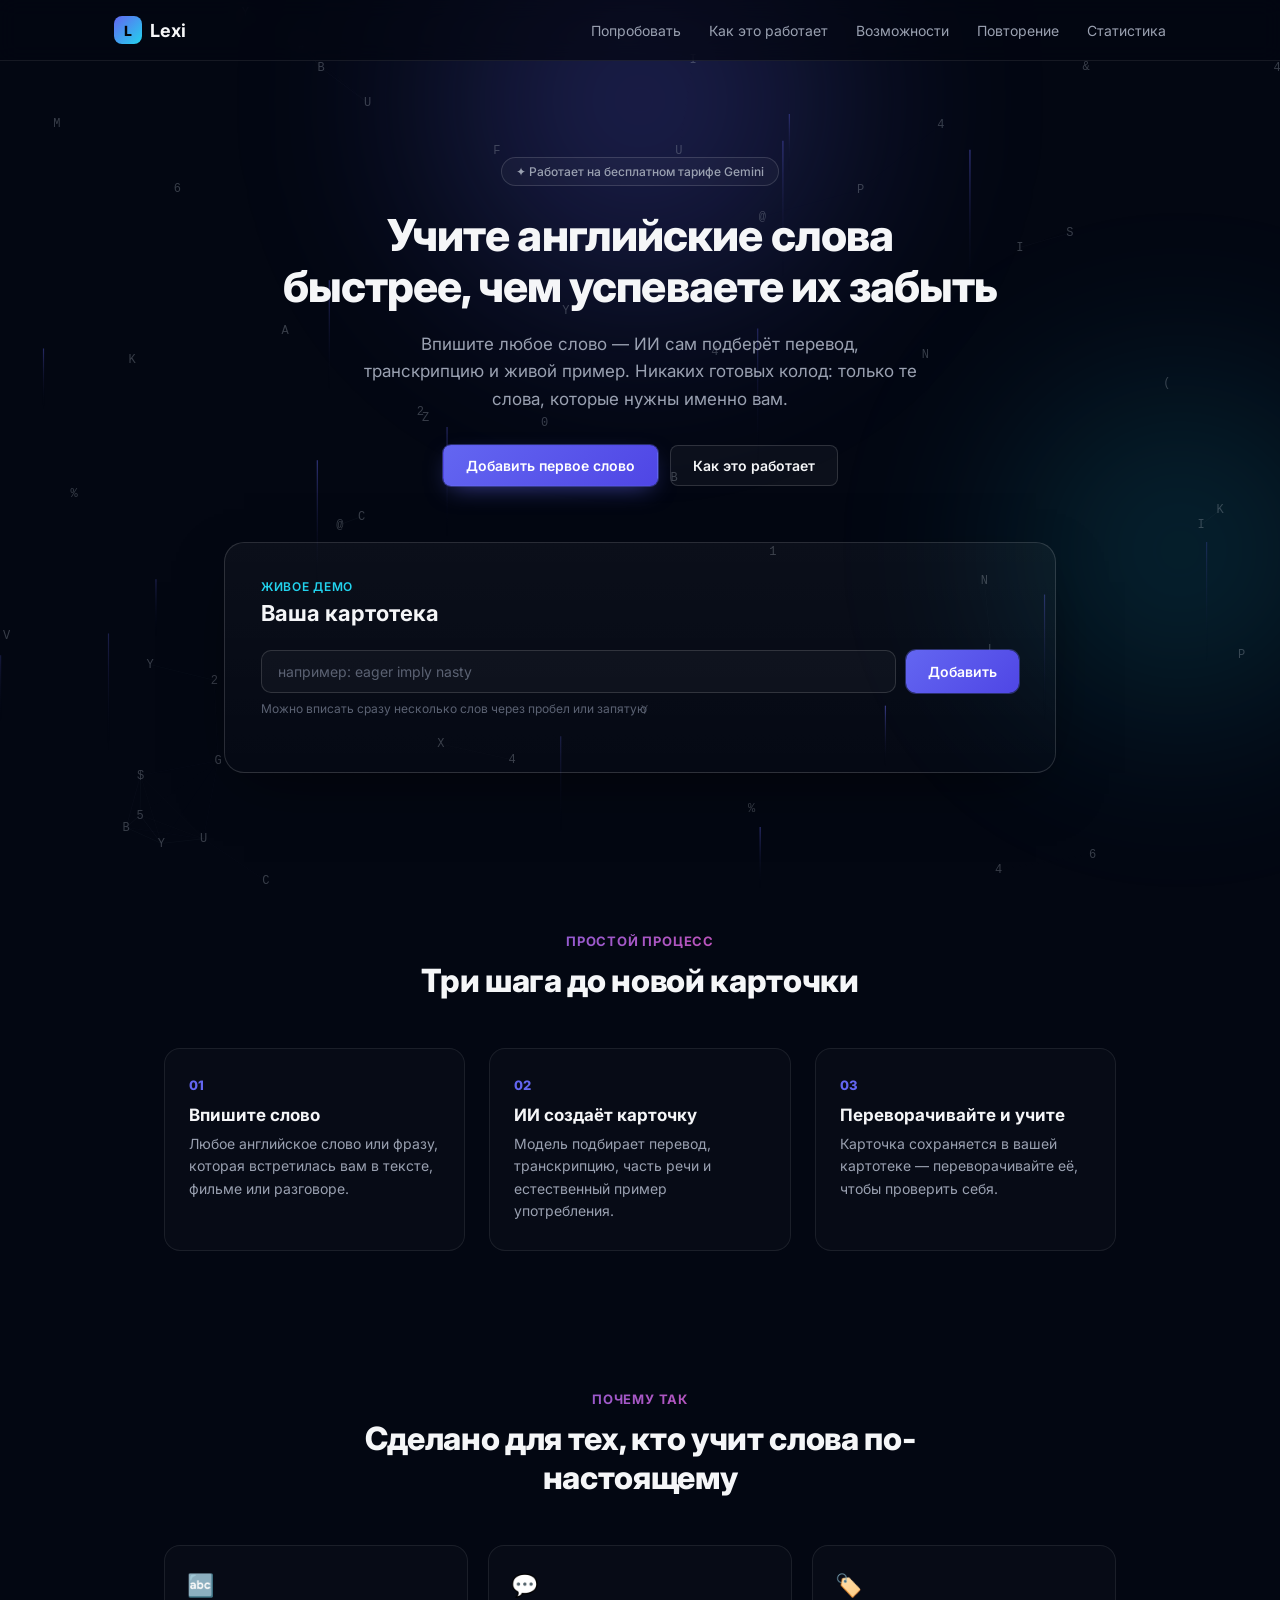
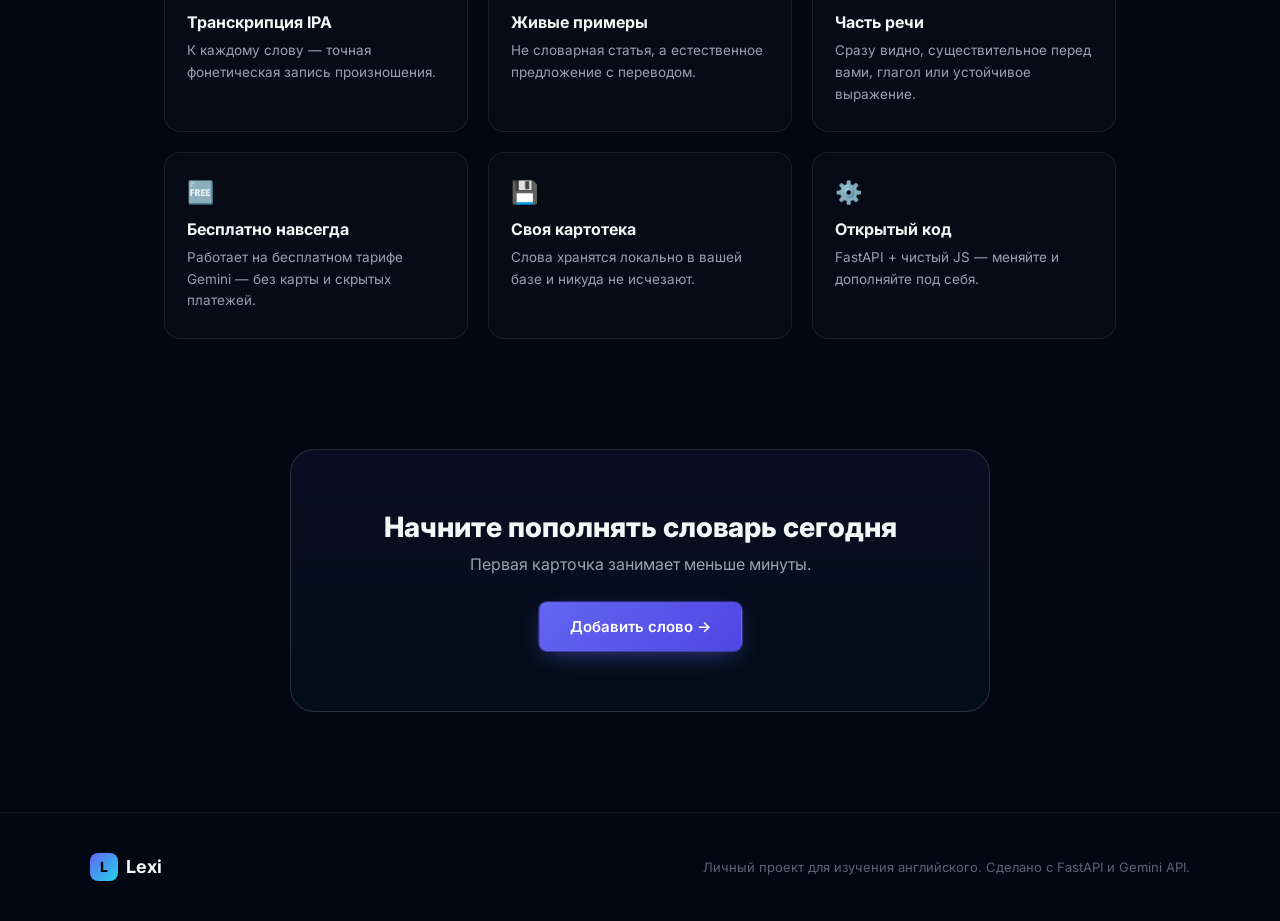
==== static/index.html @ 3faf1c60 "Первая версия: карточки для изучения английского" ====
<!DOCTYPE html>
<html lang="ru">
<head>
<meta charset="UTF-8" />
<meta name="viewport" content="width=device-width, initial-scale=1.0" />
<title>Lexi — карточки для изучения английского</title>
<link rel="preconnect" href="https://fonts.googleapis.com">
<link href="https://fonts.googleapis.com/css2?family=Inter:wght@400;500;600;700;800&display=swap" rel="stylesheet">
<link rel="stylesheet" href="/static/style.css" />
</head>
<body>

  <div class="bg-blob blob-1"></div>
  <div class="bg-blob blob-2"></div>
  <canvas id="particle-canvas"></canvas>

  <header class="nav">
    <div class="nav-inner">
      <a href="#top" class="logo">
        <span class="logo-mark">L</span>
        <span>Lexi</span>
      </a>
      <nav class="nav-links">
        <a href="#app">Попробовать</a>
        <a href="#how">Как это работает</a>
        <a href="#features">Возможности</a>
        <a href="/review">Повторение</a>
        <a href="/stats">Статистика</a>
      </nav>
    </div>
  </header>

  <main>
    <section class="hero" id="top">
      <div class="badge">✦ Работает на бесплатном тарифе Gemini</div>
      <h1>Учите английские слова<br />быстрее, чем успеваете их забыть</h1>
      <p class="hero-sub">
        Впишите любое слово — ИИ сам подберёт перевод, транскрипцию и живой пример.
        Никаких готовых колод: только те слова, которые нужны именно вам.
      </p>
      <div class="hero-cta">
        <a href="#app" class="btn btn-primary">Добавить первое слово</a>
        <a href="#how" class="btn btn-ghost">Как это работает</a>
      </div>
    </section>

    <section class="app-panel" id="app">
      <div class="app-panel-inner">
        <div class="panel-eyebrow">Живое демо</div>
        <h2 class="panel-title">Ваша картотека</h2>

        <form id="add-form" autocomplete="off">
          <input id="word-input" type="text" placeholder="например: eager imply nasty" maxlength="500" />
          <button id="add-btn" type="submit">
            <span class="btn-label">Добавить</span>
          </button>
        </form>
        <div class="form-hint">Можно вписать сразу несколько слов через пробел или запятую</div>
        <div id="error" class="error" hidden></div>

        <div id="empty" class="empty" hidden>
          Пока пусто. Добавьте первое слово — и здесь появится карточка.
        </div>

        <div id="grid" class="grid"></div>
      </div>
    </section>

    <section class="workflow" id="how">
      <div class="section-head">
        <div class="eyebrow grad-text">Простой процесс</div>
        <h2>Три шага до новой карточки</h2>
      </div>
      <div class="workflow-grid">
        <div class="workflow-item">
          <div class="workflow-num">01</div>
          <h3>Впишите слово</h3>
          <p>Любое английское слово или фразу, которая встретилась вам в тексте, фильме или разговоре.</p>
        </div>
        <div class="workflow-item">
          <div class="workflow-num">02</div>
          <h3>ИИ создаёт карточку</h3>
          <p>Модель подбирает перевод, транскрипцию, часть речи и естественный пример употребления.</p>
        </div>
        <div class="workflow-item">
          <div class="workflow-num">03</div>
          <h3>Переворачивайте и учите</h3>
          <p>Карточка сохраняется в вашей картотеке — переворачивайте её, чтобы проверить себя.</p>
        </div>
      </div>
    </section>

    <section class="features" id="features">
      <div class="section-head">
        <div class="eyebrow grad-text">Почему так</div>
        <h2>Сделано для тех, кто учит слова по-настоящему</h2>
      </div>
      <div class="features-grid">
        <div class="feature-card">
          <div class="feature-icon">🔤</div>
          <h3>Транскрипция IPA</h3>
          <p>К каждому слову — точная фонетическая запись произношения.</p>
        </div>
        <div class="feature-card">
          <div class="feature-icon">💬</div>
          <h3>Живые примеры</h3>
          <p>Не словарная статья, а естественное предложение с переводом.</p>
        </div>
        <div class="feature-card">
          <div class="feature-icon">🏷️</div>
          <h3>Часть речи</h3>
          <p>Сразу видно, существительное перед вами, глагол или устойчивое выражение.</p>
        </div>
        <div class="feature-card">
          <div class="feature-icon">🆓</div>
          <h3>Бесплатно навсегда</h3>
          <p>Работает на бесплатном тарифе Gemini — без карты и скрытых платежей.</p>
        </div>
        <div class="feature-card">
          <div class="feature-icon">💾</div>
          <h3>Своя картотека</h3>
          <p>Слова хранятся локально в вашей базе и никуда не исчезают.</p>
        </div>
        <div class="feature-card">
          <div class="feature-icon">⚙️</div>
          <h3>Открытый код</h3>
          <p>FastAPI + чистый JS — меняйте и дополняйте под себя.</p>
        </div>
      </div>
    </section>

    <section class="cta">
      <h2>Начните пополнять словарь сегодня</h2>
      <p>Первая карточка занимает меньше минуты.</p>
      <a href="#app" class="btn btn-primary btn-lg">Добавить слово →</a>
    </section>
  </main>

  <footer class="footer">
    <div class="footer-inner">
      <div class="logo">
        <span class="logo-mark">L</span>
        <span>Lexi</span>
      </div>
      <p class="footer-note">Личный проект для изучения английского. Сделано с FastAPI и Gemini API.</p>
    </div>
  </footer>

  <script src="/static/app.js"></script>
  <script src="/static/particles.js"></script>
</body>
</html>
---- static/style.css ----
:root {
  --bg: #030712;
  --panel: #0a0f1c;
  --panel-2: #0d1420;
  --border: rgba(255,255,255,0.08);
  --border-strong: rgba(255,255,255,0.14);
  --text: #f5f6f8;
  --text-soft: #9aa1b1;
  --text-faint: #5b6273;
  --accent-1: #6366f1;
  --accent-2: #22d3ee;
  --accent-pink: #ec4899;
  --danger: #f87171;
}

* { box-sizing: border-box; }

html { scroll-behavior: smooth; }

body {
  margin: 0;
  background: var(--bg);
  color: var(--text);
  font-family: 'Inter', sans-serif;
  position: relative;
  overflow-x: hidden;
}

a { color: inherit; text-decoration: none; }

/* ---------- background decoration ---------- */
.bg-blob {
  position: fixed;
  border-radius: 50%;
  filter: blur(90px);
  z-index: 0;
  pointer-events: none;
  opacity: 0.35;
}
.blob-1 {
  width: 600px; height: 600px;
  top: -200px; left: 50%;
  transform: translateX(-50%);
  background: radial-gradient(circle, var(--accent-1), transparent 70%);
}
.blob-2 {
  width: 500px; height: 500px;
  top: 300px; right: -150px;
  background: radial-gradient(circle, var(--accent-2), transparent 70%);
  opacity: 0.2;
}
.bg-grid {
  position: fixed;
  inset: 0;
  z-index: 0;
  pointer-events: none;
  background-image:
    linear-gradient(to right, rgba(255,255,255,0.025) 1px, transparent 1px),
    linear-gradient(to bottom, rgba(255,255,255,0.025) 1px, transparent 1px);
  background-size: 64px 64px;
  mask-image: radial-gradient(ellipse 80% 50% at 50% 0%, black 40%, transparent 100%);
}

.grad-text {
  background: linear-gradient(90deg, var(--accent-1), var(--accent-pink));
  -webkit-background-clip: text;
  background-clip: text;
  color: transparent;
}

/* ---------- nav ---------- */
.nav {
  position: sticky;
  top: 0;
  z-index: 50;
  backdrop-filter: blur(10px);
  background: rgba(3,7,18,0.7);
  border-bottom: 1px solid var(--border);
}
.nav-inner {
  max-width: 1100px;
  margin: 0 auto;
  padding: 16px 24px;
  display: flex;
  align-items: center;
  justify-content: space-between;
  gap: 24px;
}
.logo {
  display: flex;
  align-items: center;
  gap: 8px;
  font-weight: 700;
  font-size: 18px;
}
.logo-mark {
  width: 28px; height: 28px;
  border-radius: 8px;
  display: flex; align-items: center; justify-content: center;
  background: linear-gradient(135deg, var(--accent-1), var(--accent-2));
  font-size: 14px;
  color: #05060a;
  font-weight: 800;
}
.nav-links {
  display: flex;
  gap: 28px;
  font-size: 14px;
  color: var(--text-soft);
}
.nav-links a:hover { color: var(--text); }

/* ---------- buttons ---------- */
.btn {
  display: inline-flex;
  align-items: center;
  justify-content: center;
  gap: 6px;
  border-radius: 8px;
  padding: 11px 22px;
  font-size: 14px;
  font-weight: 600;
  cursor: pointer;
  border: 1px solid transparent;
  transition: transform 0.15s, opacity 0.15s, background 0.15s;
  white-space: nowrap;
}
.btn:active { transform: scale(0.97); }
.btn-primary {
  background: linear-gradient(135deg, var(--accent-1), #4f46e5);
  color: #fff;
  box-shadow: 0 0 0 1px rgba(99,102,241,0.4), 0 8px 24px -8px rgba(99,102,241,0.6);
}
.btn-primary:hover { opacity: 0.92; }
.btn-ghost {
  background: rgba(255,255,255,0.04);
  color: var(--text);
  border-color: var(--border-strong);
}
.btn-ghost:hover { background: rgba(255,255,255,0.08); }
.btn-sm { padding: 8px 16px; font-size: 13px; }
.btn-lg { padding: 14px 30px; font-size: 15px; }

/* ---------- hero ---------- */
.hero {
  position: relative;
  z-index: 1;
  max-width: 780px;
  margin: 0 auto;
  padding: 96px 24px 56px;
  text-align: center;
}
.badge {
  display: inline-block;
  font-size: 12px;
  font-weight: 500;
  color: var(--text-soft);
  border: 1px solid var(--border-strong);
  border-radius: 999px;
  padding: 6px 14px;
  margin-bottom: 24px;
  background: rgba(255,255,255,0.03);
}
.hero h1 {
  font-size: 44px;
  line-height: 1.15;
  font-weight: 800;
  letter-spacing: -0.02em;
  margin: 0 0 20px;
}
.hero-sub {
  color: var(--text-soft);
  font-size: 17px;
  line-height: 1.6;
  max-width: 560px;
  margin: 0 auto 32px;
}
.hero-cta {
  display: flex;
  gap: 12px;
  justify-content: center;
  flex-wrap: wrap;
}

/* ---------- app panel (glass) ---------- */
.app-panel {
  position: relative;
  z-index: 1;
  max-width: 880px;
  margin: 0 auto 120px;
  padding: 0 24px;
}
.app-panel-inner {
  background: linear-gradient(180deg, rgba(255,255,255,0.035), rgba(255,255,255,0.01));
  border: 1px solid var(--border-strong);
  border-radius: 20px;
  padding: 36px;
  box-shadow: 0 20px 60px -20px rgba(0,0,0,0.6);
}
.panel-eyebrow {
  font-size: 12px;
  font-weight: 600;
  color: var(--accent-2);
  text-transform: uppercase;
  letter-spacing: 0.06em;
  margin-bottom: 6px;
}
.panel-title {
  font-size: 22px;
  font-weight: 700;
  margin: 0 0 24px;
}

#add-form {
  display: flex;
  gap: 10px;
  margin-bottom: 8px;
}
#word-input {
  flex: 1;
  background: rgba(255,255,255,0.03);
  border: 1px solid var(--border-strong);
  border-radius: 10px;
  padding: 12px 16px;
  font-size: 14px;
  color: var(--text);
  outline: none;
  font-family: inherit;
}
#word-input::placeholder { color: var(--text-faint); }
#word-input:focus {
  border-color: var(--accent-1);
  box-shadow: 0 0 0 3px rgba(99,102,241,0.2);
}
#add-btn {
  background: linear-gradient(135deg, var(--accent-1), #4f46e5);
  color: #fff;
  border: none;
  border-radius: 10px;
  padding: 0 22px;
  font-size: 14px;
  font-weight: 600;
  font-family: inherit;
  cursor: pointer;
  display: flex;
  align-items: center;
  gap: 6px;
  box-shadow: 0 0 0 1px rgba(99,102,241,0.4);
}
#add-btn:disabled {
  background: rgba(255,255,255,0.06);
  color: var(--text-faint);
  box-shadow: none;
  cursor: not-allowed;
}

.error {
  color: var(--danger);
  font-size: 13px;
  margin-bottom: 12px;
}

.empty {
  border: 1px dashed var(--border-strong);
  color: var(--text-soft);
  border-radius: 12px;
  text-align: center;
  padding: 56px 20px;
  font-size: 14px;
  margin-top: 16px;
}

.grid {
  display: grid;
  grid-template-columns: repeat(auto-fill, minmax(150px, 1fr));
  gap: 16px;
  margin-top: 20px;
}

/* ---------- flashcards (dark glass) ---------- */
.card-outer {
  position: relative;
  width: 100%;
  aspect-ratio: 4 / 5;
  perspective: 1200px;
}
.card-delete {
  position: absolute;
  top: -8px;
  right: -8px;
  z-index: 2;
  width: 24px;
  height: 24px;
  border-radius: 50%;
  border: 1px solid var(--border-strong);
  background: var(--panel);
  color: var(--text-soft);
  cursor: pointer;
  font-size: 12px;
  line-height: 1;
}
.card-delete:hover { color: var(--text); border-color: var(--danger); }

.card-inner {
  position: relative;
  width: 100%;
  height: 100%;
  cursor: pointer;
  transform-style: preserve-3d;
  transition: transform 0.5s cubic-bezier(.4,.2,.2,1);
}
.card-inner.flipped { transform: rotateY(180deg); }

.card-face {
  position: absolute;
  inset: 0;
  background: linear-gradient(180deg, rgba(255,255,255,0.05), rgba(255,255,255,0.015));
  border: 1px solid var(--border-strong);
  border-radius: 14px;
  backface-visibility: hidden;
  display: flex;
  flex-direction: column;
  box-shadow: 0 12px 30px -16px rgba(0,0,0,0.7);
}

.card-tab {
  background: linear-gradient(135deg, var(--accent-1), var(--accent-2));
  color: #05060a;
  font-size: 11px;
  font-weight: 700;
  padding: 3px 10px;
  border-radius: 0 0 6px 6px;
  width: fit-content;
  margin-left: 16px;
}

.card-front-body {
  flex: 1;
  display: flex;
  flex-direction: column;
  align-items: center;
  justify-content: center;
  text-align: center;
  gap: 6px;
  padding: 0 12px;
}
.card-word {
  font-weight: 700;
  font-size: 22px;
  word-break: break-word;
  color: var(--text);
}
.card-transcription {
  color: var(--text-soft);
  font-style: italic;
  font-size: 13px;
}
.card-pos {
  color: var(--accent-2);
  font-size: 11px;
  font-weight: 600;
  text-transform: uppercase;
  letter-spacing: 0.04em;
}
.card-hint {
  color: var(--text-faint);
  font-size: 10px;
  text-align: center;
  padding: 6px 0;
  border-top: 1px dashed var(--border);
}

.card-back {
  transform: rotateY(180deg);
  padding: 14px;
  gap: 10px;
}
.card-translation {
  font-weight: 700;
  font-size: 18px;
  background: linear-gradient(90deg, var(--accent-2), var(--accent-1));
  -webkit-background-clip: text;
  background-clip: text;
  color: transparent;
  text-align: center;
}
.card-example-wrap {
  border-top: 1px dashed var(--border);
  padding-top: 10px;
  flex: 1;
  overflow: auto;
}
.card-example-label {
  color: var(--accent-2);
  font-size: 9px;
  font-weight: 700;
  letter-spacing: 0.06em;
  text-transform: uppercase;
  margin-bottom: 3px;
}
.card-example-en {
  font-size: 13px;
  line-height: 1.5;
  color: var(--text);
}
.card-example-en b {
  color: var(--accent-2);
  font-weight: 700;
}
.card-example-ru {
  font-size: 13px;
  line-height: 1.5;
  color: var(--text-soft);
  font-style: italic;
  margin-top: 6px;
}

/* ---------- section head ---------- */
.section-head {
  text-align: center;
  max-width: 620px;
  margin: 0 auto 48px;
  padding: 0 24px;
}
.eyebrow {
  font-size: 13px;
  font-weight: 700;
  text-transform: uppercase;
  letter-spacing: 0.06em;
  margin-bottom: 12px;
}
.section-head h2, .workflow h2, .features h2 {
  font-size: 32px;
  font-weight: 800;
  letter-spacing: -0.01em;
  margin: 0;
}

/* ---------- workflow ---------- */
.workflow {
  position: relative;
  z-index: 1;
  max-width: 1000px;
  margin: 0 auto;
  padding: 40px 24px 100px;
}
.workflow-grid {
  display: grid;
  grid-template-columns: repeat(3, 1fr);
  gap: 24px;
}
.workflow-item {
  background: rgba(255,255,255,0.02);
  border: 1px solid var(--border);
  border-radius: 16px;
  padding: 28px 24px;
}
.workflow-num {
  font-size: 13px;
  font-weight: 800;
  color: var(--accent-1);
  margin-bottom: 12px;
}
.workflow-item h3 {
  font-size: 17px;
  margin: 0 0 8px;
}
.workflow-item p {
  font-size: 14px;
  color: var(--text-soft);
  line-height: 1.6;
  margin: 0;
}

/* ---------- features ---------- */
.features {
  position: relative;
  z-index: 1;
  max-width: 1000px;
  margin: 0 auto;
  padding: 40px 24px 110px;
}
.features-grid {
  display: grid;
  grid-template-columns: repeat(3, 1fr);
  gap: 20px;
}
.feature-card {
  background: rgba(255,255,255,0.02);
  border: 1px solid var(--border);
  border-radius: 16px;
  padding: 26px 22px;
  transition: border-color 0.2s, transform 0.2s;
}
.feature-card:hover {
  border-color: var(--border-strong);
  transform: translateY(-2px);
}
.feature-icon { font-size: 22px; margin-bottom: 14px; }
.feature-card h3 { font-size: 16px; margin: 0 0 8px; }
.feature-card p { font-size: 13.5px; color: var(--text-soft); line-height: 1.6; margin: 0; }

/* ---------- cta band ---------- */
.cta {
  position: relative;
  z-index: 1;
  max-width: 700px;
  margin: 0 auto 100px;
  padding: 60px 24px;
  text-align: center;
  background: linear-gradient(180deg, rgba(99,102,241,0.08), rgba(34,211,238,0.03));
  border: 1px solid var(--border-strong);
  border-radius: 24px;
}
.cta h2 { font-size: 28px; font-weight: 800; margin: 0 0 10px; }
.cta p { color: var(--text-soft); margin: 0 0 28px; }

/* ---------- footer ---------- */
.footer {
  border-top: 1px solid var(--border);
  padding: 40px 24px;
  position: relative;
  z-index: 1;
}
.footer-inner {
  max-width: 1100px;
  margin: 0 auto;
  display: flex;
  align-items: center;
  gap: 16px;
  flex-wrap: wrap;
  justify-content: space-between;
}
.footer-note {
  color: var(--text-faint);
  font-size: 13px;
  margin: 0;
}

/* ---------- responsive ---------- */
@media (max-width: 720px) {
  .nav-links { display: none; }
  .hero h1 { font-size: 32px; }
  .hero-sub { font-size: 15px; }
  .workflow-grid, .features-grid { grid-template-columns: 1fr; }
  .grid { grid-template-columns: repeat(2, 1fr); }
  .app-panel-inner { padding: 22px; }
}

.form-hint {
  color: var(--text-faint);
  font-size: 12px;
  margin-bottom: 12px;
}

#particle-canvas {
  position: fixed;
  inset: 0;
  width: 100%;
  height: 100%;
  z-index: 0;
  pointer-events: none;
}
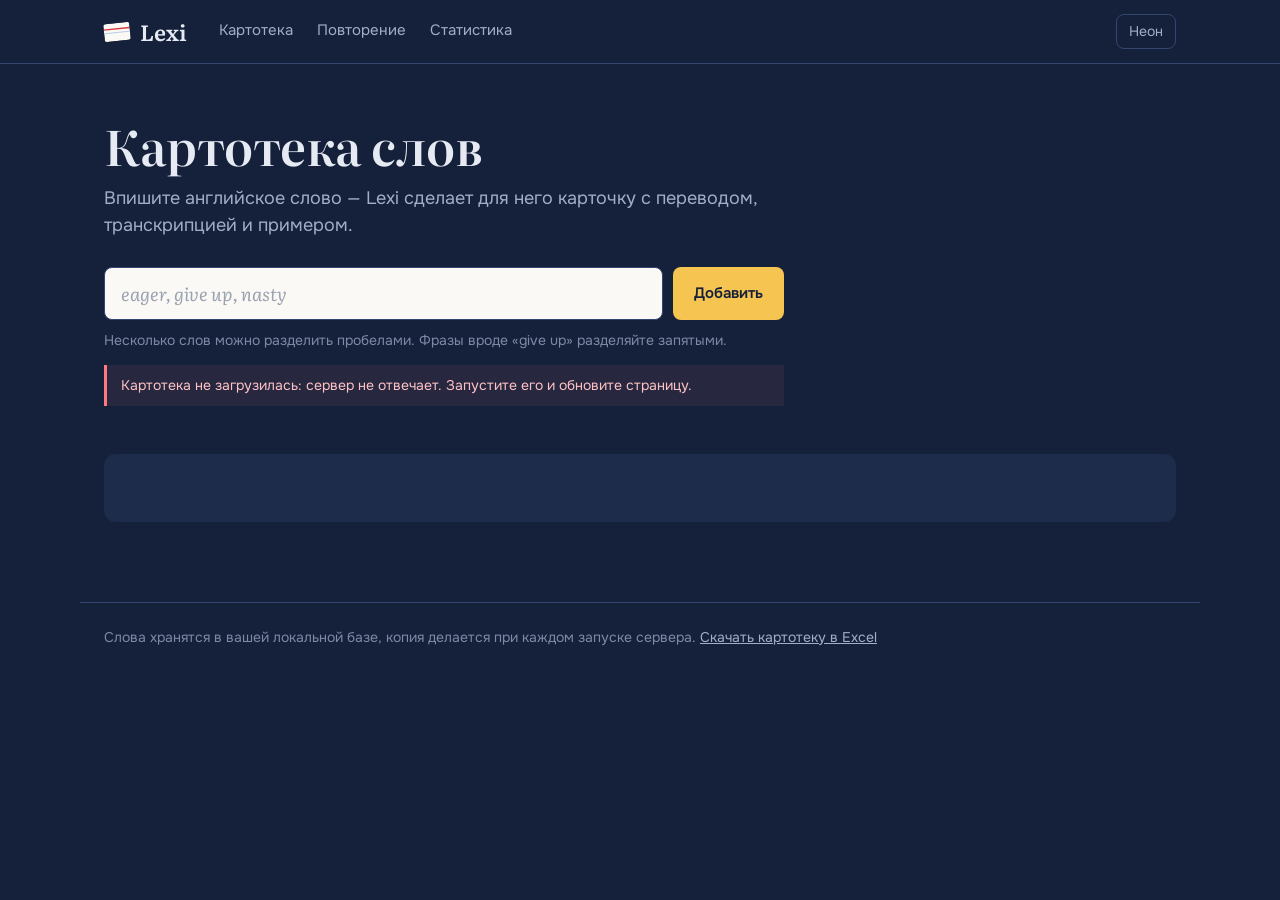
==== commit 08bbc707: "Интервальные повторения, редизайн «Бумага» и тема «Неон» - Повторение по алгоритму SRS (app/srs.py):" ====
--- a/static/index.html
+++ b/static/index.html
@@ -3,150 +3,81 @@
 <head>
 <meta charset="UTF-8" />
 <meta name="viewport" content="width=device-width, initial-scale=1.0" />
-<title>Lexi — карточки для изучения английского</title>
+<title>Lexi — картотека слов</title>
 <link rel="preconnect" href="https://fonts.googleapis.com">
-<link href="https://fonts.googleapis.com/css2?family=Inter:wght@400;500;600;700;800&display=swap" rel="stylesheet">
+<link rel="preconnect" href="https://fonts.gstatic.com" crossorigin>
+<link href="https://fonts.googleapis.com/css2?family=Literata:ital,opsz,wght@0,7..72,400..700;1,7..72,400&family=Onest:wght@400;500;600&family=Unbounded:wght@500;700&display=swap" rel="stylesheet">
 <link rel="stylesheet" href="/static/style.css" />
+<link rel="stylesheet" href="/static/neon.css" />
+<script>try{if(localStorage.getItem("lexi-theme")==="neon")document.documentElement.dataset.theme="neon"}catch(e){}</script>
 </head>
 <body>
 
-  <div class="bg-blob blob-1"></div>
-  <div class="bg-blob blob-2"></div>
-  <canvas id="particle-canvas"></canvas>
-
-  <header class="nav">
-    <div class="nav-inner">
-      <a href="#top" class="logo">
-        <span class="logo-mark">L</span>
-        <span>Lexi</span>
-      </a>
+  <header class="top">
+    <div class="top-inner">
+      <a href="/" class="logo"><span class="logo-card" aria-hidden="true"></span>Lexi</a>
       <nav class="nav-links">
-        <a href="#app">Попробовать</a>
-        <a href="#how">Как это работает</a>
-        <a href="#features">Возможности</a>
+        <a href="/">Картотека</a>
         <a href="/review">Повторение</a>
         <a href="/stats">Статистика</a>
       </nav>
+      <a href="/review" class="btn btn-pencil btn-sm" id="nav-due" hidden></a>
     </div>
   </header>
 
-  <main>
-    <section class="hero" id="top">
-      <div class="badge">✦ Работает на бесплатном тарифе Gemini</div>
-      <h1>Учите английские слова<br />быстрее, чем успеваете их забыть</h1>
-      <p class="hero-sub">
-        Впишите любое слово — ИИ сам подберёт перевод, транскрипцию и живой пример.
-        Никаких готовых колод: только те слова, которые нужны именно вам.
-      </p>
-      <div class="hero-cta">
-        <a href="#app" class="btn btn-primary">Добавить первое слово</a>
-        <a href="#how" class="btn btn-ghost">Как это работает</a>
-      </div>
+  <main class="page">
+    <section class="intake">
+      <h1>Картотека слов</h1>
+      <p class="summary" id="summary">Впишите английское слово — Lexi сделает для него карточку с переводом, транскрипцией и примером.</p>
+
+      <form id="add-form" autocomplete="off">
+        <label class="visually-hidden" for="word-input">Новые слова</label>
+        <input id="word-input" type="text" placeholder="eager, give up, nasty" maxlength="500" />
+        <button id="add-btn" class="btn btn-pencil" type="submit">
+          <span class="btn-label">Добавить</span>
+        </button>
+      </form>
+      <p class="form-hint">Несколько слов можно разделить пробелами. Фразы вроде «give up» разделяйте запятыми.</p>
+      <div id="error" class="error" role="alert" hidden></div>
     </section>
 
-    <section class="app-panel" id="app">
-      <div class="app-panel-inner">
-        <div class="panel-eyebrow">Живое демо</div>
-        <h2 class="panel-title">Ваша картотека</h2>
+    <section class="drawer" aria-label="Карточки">
+      <div class="letter-tabs" id="letter-tabs" role="tablist" aria-label="Буква"></div>
 
-        <form id="add-form" autocomplete="off">
-          <input id="word-input" type="text" placeholder="например: eager imply nasty" maxlength="500" />
-          <button id="add-btn" type="submit">
-            <span class="btn-label">Добавить</span>
-          </button>
-        </form>
-        <div class="form-hint">Можно вписать сразу несколько слов через пробел или запятую</div>
-        <div id="error" class="error" hidden></div>
+      <div class="drawer-body">
+        <div class="toolbar" id="toolbar" hidden>
+          <label class="visually-hidden" for="search-input">Поиск</label>
+          <input id="search-input" type="search" placeholder="Найти слово или перевод" />
+          <div class="filter-chips" id="filter-chips" role="group" aria-label="Показать">
+            <button class="filter-chip" aria-pressed="true" data-filter="all" type="button">Все</button>
+            <button class="filter-chip" aria-pressed="false" data-filter="due" type="button">К повторению</button>
+            <button class="filter-chip" aria-pressed="false" data-filter="learning" type="button">Учу</button>
+            <button class="filter-chip" aria-pressed="false" data-filter="learned" type="button">Выучено</button>
+          </div>
+          <label class="visually-hidden" for="sort-select">Порядок</label>
+          <select id="sort-select" class="sort-select">
+            <option value="new">Сначала новые</option>
+            <option value="old">Сначала старые</option>
+            <option value="az">По алфавиту</option>
+          </select>
+        </div>
+        <p class="grid-count" id="grid-count"></p>
 
         <div id="empty" class="empty" hidden>
-          Пока пусто. Добавьте первое слово — и здесь появится карточка.
+          В картотеке пока пусто. Впишите первое слово в поле выше.
         </div>
 
         <div id="grid" class="grid"></div>
       </div>
     </section>
-
-    <section class="workflow" id="how">
-      <div class="section-head">
-        <div class="eyebrow grad-text">Простой процесс</div>
-        <h2>Три шага до новой карточки</h2>
-      </div>
-      <div class="workflow-grid">
-        <div class="workflow-item">
-          <div class="workflow-num">01</div>
-          <h3>Впишите слово</h3>
-          <p>Любое английское слово или фразу, которая встретилась вам в тексте, фильме или разговоре.</p>
-        </div>
-        <div class="workflow-item">
-          <div class="workflow-num">02</div>
-          <h3>ИИ создаёт карточку</h3>
-          <p>Модель подбирает перевод, транскрипцию, часть речи и естественный пример употребления.</p>
-        </div>
-        <div class="workflow-item">
-          <div class="workflow-num">03</div>
-          <h3>Переворачивайте и учите</h3>
-          <p>Карточка сохраняется в вашей картотеке — переворачивайте её, чтобы проверить себя.</p>
-        </div>
-      </div>
-    </section>
-
-    <section class="features" id="features">
-      <div class="section-head">
-        <div class="eyebrow grad-text">Почему так</div>
-        <h2>Сделано для тех, кто учит слова по-настоящему</h2>
-      </div>
-      <div class="features-grid">
-        <div class="feature-card">
-          <div class="feature-icon">🔤</div>
-          <h3>Транскрипция IPA</h3>
-          <p>К каждому слову — точная фонетическая запись произношения.</p>
-        </div>
-        <div class="feature-card">
-          <div class="feature-icon">💬</div>
-          <h3>Живые примеры</h3>
-          <p>Не словарная статья, а естественное предложение с переводом.</p>
-        </div>
-        <div class="feature-card">
-          <div class="feature-icon">🏷️</div>
-          <h3>Часть речи</h3>
-          <p>Сразу видно, существительное перед вами, глагол или устойчивое выражение.</p>
-        </div>
-        <div class="feature-card">
-          <div class="feature-icon">🆓</div>
-          <h3>Бесплатно навсегда</h3>
-          <p>Работает на бесплатном тарифе Gemini — без карты и скрытых платежей.</p>
-        </div>
-        <div class="feature-card">
-          <div class="feature-icon">💾</div>
-          <h3>Своя картотека</h3>
-          <p>Слова хранятся локально в вашей базе и никуда не исчезают.</p>
-        </div>
-        <div class="feature-card">
-          <div class="feature-icon">⚙️</div>
-          <h3>Открытый код</h3>
-          <p>FastAPI + чистый JS — меняйте и дополняйте под себя.</p>
-        </div>
-      </div>
-    </section>
-
-    <section class="cta">
-      <h2>Начните пополнять словарь сегодня</h2>
-      <p>Первая карточка занимает меньше минуты.</p>
-      <a href="#app" class="btn btn-primary btn-lg">Добавить слово →</a>
-    </section>
   </main>
 
   <footer class="footer">
-    <div class="footer-inner">
-      <div class="logo">
-        <span class="logo-mark">L</span>
-        <span>Lexi</span>
-      </div>
-      <p class="footer-note">Личный проект для изучения английского. Сделано с FastAPI и Gemini API.</p>
-    </div>
+    <p>Слова хранятся в вашей локальной базе, копия делается при каждом запуске сервера. <a href="/api/export/xlsx" download>Скачать картотеку в Excel</a></p>
   </footer>
 
+  <script src="/static/common.js"></script>
   <script src="/static/app.js"></script>
   <script src="/static/particles.js"></script>
 </body>
-</html>+</html>
--- a/static/style.css
+++ b/static/style.css
@@ -1,563 +1,502 @@
+/* Lexi — картотека слов.
+   Синий «стол», бумажные линованные карточки, жёлтый карандаш для действий. */
 :root {
-  --bg: #030712;
-  --panel: #0a0f1c;
-  --panel-2: #0d1420;
-  --border: rgba(255,255,255,0.08);
-  --border-strong: rgba(255,255,255,0.14);
-  --text: #f5f6f8;
-  --text-soft: #9aa1b1;
-  --text-faint: #5b6273;
-  --accent-1: #6366f1;
-  --accent-2: #22d3ee;
-  --accent-pink: #ec4899;
-  --danger: #f87171;
+  --ink: #15213b;
+  --drawer: #1e2c4c;
+  --drawer-2: #26365a;
+  --drawer-edge: #34466f;
+  --paper: #faf9f6;
+  --paper-shade: #ecebe6;
+  --rule-blue: #b7cbe6;
+  --rule-red: #d9363e;
+  --pencil: #f5c451;
+  --pencil-deep: #e0aa2c;
+
+  --text: #e6eaf3;
+  --text-soft: #a3aec6;
+  --text-faint: #7d89a6;
+  --paper-text: #1b2030;
+  --paper-soft: #5a6273;
+
+  --ok: #5fc59a;
+  --danger: #ff7a7f;
+
+  --serif: "Literata", Georgia, serif;
+  --sans: "Onest", system-ui, sans-serif;
+
+  --line: 22px; /* шаг линовки карточки */
+  --r-card: 3px;
+  --r-control: 8px;
+  --r-drawer: 12px;
 }
 
 * { box-sizing: border-box; }
 
-html { scroll-behavior: smooth; }
+[hidden] { display: none !important; }
+
+html { -webkit-text-size-adjust: 100%; }
 
 body {
   margin: 0;
-  background: var(--bg);
+  background: var(--ink);
   color: var(--text);
-  font-family: 'Inter', sans-serif;
-  position: relative;
-  overflow-x: hidden;
-}
-
-a { color: inherit; text-decoration: none; }
-
-/* ---------- background decoration ---------- */
-.bg-blob {
-  position: fixed;
-  border-radius: 50%;
-  filter: blur(90px);
-  z-index: 0;
-  pointer-events: none;
-  opacity: 0.35;
-}
-.blob-1 {
-  width: 600px; height: 600px;
-  top: -200px; left: 50%;
-  transform: translateX(-50%);
-  background: radial-gradient(circle, var(--accent-1), transparent 70%);
-}
-.blob-2 {
-  width: 500px; height: 500px;
-  top: 300px; right: -150px;
-  background: radial-gradient(circle, var(--accent-2), transparent 70%);
-  opacity: 0.2;
-}
-.bg-grid {
-  position: fixed;
-  inset: 0;
-  z-index: 0;
-  pointer-events: none;
-  background-image:
-    linear-gradient(to right, rgba(255,255,255,0.025) 1px, transparent 1px),
-    linear-gradient(to bottom, rgba(255,255,255,0.025) 1px, transparent 1px);
-  background-size: 64px 64px;
-  mask-image: radial-gradient(ellipse 80% 50% at 50% 0%, black 40%, transparent 100%);
-}
-
-.grad-text {
-  background: linear-gradient(90deg, var(--accent-1), var(--accent-pink));
-  -webkit-background-clip: text;
-  background-clip: text;
-  color: transparent;
-}
-
-/* ---------- nav ---------- */
-.nav {
-  position: sticky;
-  top: 0;
-  z-index: 50;
-  backdrop-filter: blur(10px);
-  background: rgba(3,7,18,0.7);
-  border-bottom: 1px solid var(--border);
-}
-.nav-inner {
-  max-width: 1100px;
+  font-family: var(--sans);
+  font-size: 16px;
+  line-height: 1.5;
+  -webkit-font-smoothing: antialiased;
+}
+
+a { color: inherit; }
+p { margin: 0; }
+button, input, select { font: inherit; color: inherit; }
+
+:focus-visible {
+  outline: 2px solid var(--pencil);
+  outline-offset: 3px;
+}
+
+.visually-hidden {
+  position: absolute;
+  width: 1px; height: 1px;
+  overflow: hidden;
+  clip: rect(0 0 0 0);
+  white-space: nowrap;
+}
+
+/* ---------- шапка ---------- */
+.top {
+  border-bottom: 1px solid var(--drawer-edge);
+}
+.top-inner {
+  max-width: 1120px;
   margin: 0 auto;
-  padding: 16px 24px;
+  padding: 14px 24px;
   display: flex;
   align-items: center;
-  justify-content: space-between;
+  gap: 32px;
+}
+.logo {
+  display: flex;
+  align-items: center;
+  gap: 10px;
+  font-family: var(--serif);
+  font-size: 22px;
+  font-weight: 600;
+  text-decoration: none;
+}
+/* маленькая карточка с красной линией */
+.logo-card {
+  width: 26px;
+  height: 18px;
+  border-radius: 2px;
+  background:
+    linear-gradient(var(--rule-red), var(--rule-red)) 0 5px / 100% 1.5px no-repeat,
+    repeating-linear-gradient(transparent 0 8.5px, var(--rule-blue) 8.5px 9.5px) 0 1px,
+    var(--paper);
+  transform: rotate(-6deg);
+}
+.nav-links {
+  display: flex;
   gap: 24px;
-}
-.logo {
-  display: flex;
-  align-items: center;
-  gap: 8px;
-  font-weight: 700;
-  font-size: 18px;
-}
-.logo-mark {
-  width: 28px; height: 28px;
-  border-radius: 8px;
-  display: flex; align-items: center; justify-content: center;
-  background: linear-gradient(135deg, var(--accent-1), var(--accent-2));
-  font-size: 14px;
-  color: #05060a;
-  font-weight: 800;
-}
-.nav-links {
-  display: flex;
-  gap: 28px;
-  font-size: 14px;
-  color: var(--text-soft);
+  font-size: 15px;
+  color: var(--text-soft);
+}
+.nav-links a {
+  text-decoration: none;
+  padding: 4px 0;
+  border-bottom: 2px solid transparent;
 }
 .nav-links a:hover { color: var(--text); }
-
-/* ---------- buttons ---------- */
+.nav-links a[aria-current="page"] {
+  color: var(--text);
+  border-bottom-color: var(--pencil);
+}
+.theme-toggle {
+  margin-left: auto;
+  padding: 6px 12px;
+  border: 1px solid var(--drawer-edge);
+  border-radius: var(--r-control);
+  background: transparent;
+  color: var(--text-soft);
+  font-size: 14px;
+  cursor: pointer;
+}
+.theme-toggle:hover { color: var(--text); border-color: var(--text-faint); }
+
+/* ---------- кнопки ---------- */
 .btn {
   display: inline-flex;
   align-items: center;
   justify-content: center;
-  gap: 6px;
-  border-radius: 8px;
-  padding: 11px 22px;
-  font-size: 14px;
-  font-weight: 600;
-  cursor: pointer;
+  gap: 8px;
+  padding: 11px 20px;
+  border-radius: var(--r-control);
   border: 1px solid transparent;
-  transition: transform 0.15s, opacity 0.15s, background 0.15s;
+  font-size: 15px;
+  font-weight: 600;
+  text-decoration: none;
+  cursor: pointer;
   white-space: nowrap;
-}
-.btn:active { transform: scale(0.97); }
-.btn-primary {
-  background: linear-gradient(135deg, var(--accent-1), #4f46e5);
-  color: #fff;
-  box-shadow: 0 0 0 1px rgba(99,102,241,0.4), 0 8px 24px -8px rgba(99,102,241,0.6);
-}
-.btn-primary:hover { opacity: 0.92; }
-.btn-ghost {
-  background: rgba(255,255,255,0.04);
+  transition: background-color 0.15s, border-color 0.15s;
+}
+.btn-sm { padding: 7px 14px; font-size: 14px; }
+.btn-pencil {
+  background: var(--pencil);
+  color: var(--ink);
+}
+.btn-pencil:hover { background: #ffd36b; }
+.btn-pencil:disabled {
+  background: var(--drawer-2);
+  color: var(--text-soft);
+  cursor: progress;
+}
+.btn-quiet {
+  background: transparent;
+  border-color: var(--drawer-edge);
   color: var(--text);
-  border-color: var(--border-strong);
-}
-.btn-ghost:hover { background: rgba(255,255,255,0.08); }
-.btn-sm { padding: 8px 16px; font-size: 13px; }
-.btn-lg { padding: 14px 30px; font-size: 15px; }
-
-/* ---------- hero ---------- */
-.hero {
-  position: relative;
-  z-index: 1;
-  max-width: 780px;
+}
+.btn-quiet:hover { border-color: var(--text-faint); background: var(--drawer); }
+
+/* ---------- страница ---------- */
+.page {
+  max-width: 1120px;
   margin: 0 auto;
-  padding: 96px 24px 56px;
-  text-align: center;
-}
-.badge {
-  display: inline-block;
-  font-size: 12px;
-  font-weight: 500;
-  color: var(--text-soft);
-  border: 1px solid var(--border-strong);
-  border-radius: 999px;
-  padding: 6px 14px;
-  margin-bottom: 24px;
-  background: rgba(255,255,255,0.03);
-}
-.hero h1 {
-  font-size: 44px;
-  line-height: 1.15;
-  font-weight: 800;
-  letter-spacing: -0.02em;
-  margin: 0 0 20px;
-}
-.hero-sub {
-  color: var(--text-soft);
-  font-size: 17px;
-  line-height: 1.6;
-  max-width: 560px;
-  margin: 0 auto 32px;
-}
-.hero-cta {
-  display: flex;
-  gap: 12px;
-  justify-content: center;
-  flex-wrap: wrap;
-}
-
-/* ---------- app panel (glass) ---------- */
-.app-panel {
-  position: relative;
-  z-index: 1;
-  max-width: 880px;
-  margin: 0 auto 120px;
-  padding: 0 24px;
-}
-.app-panel-inner {
-  background: linear-gradient(180deg, rgba(255,255,255,0.035), rgba(255,255,255,0.01));
-  border: 1px solid var(--border-strong);
-  border-radius: 20px;
-  padding: 36px;
-  box-shadow: 0 20px 60px -20px rgba(0,0,0,0.6);
-}
-.panel-eyebrow {
-  font-size: 12px;
-  font-weight: 600;
-  color: var(--accent-2);
-  text-transform: uppercase;
-  letter-spacing: 0.06em;
-  margin-bottom: 6px;
-}
-.panel-title {
-  font-size: 22px;
-  font-weight: 700;
-  margin: 0 0 24px;
-}
-
-#add-form {
-  display: flex;
-  gap: 10px;
-  margin-bottom: 8px;
-}
+  padding: 56px 24px 80px;
+}
+
+.intake { max-width: 680px; margin-bottom: 48px; }
+.intake h1 {
+  font-family: var(--serif);
+  font-size: 48px;
+  line-height: 1.1;
+  font-weight: 600;
+  letter-spacing: -0.01em;
+  font-variation-settings: "opsz" 72;
+  margin: 0 0 12px;
+}
+.summary {
+  font-size: 18px;
+  color: var(--text-soft);
+  max-width: 60ch;
+  margin-bottom: 28px;
+}
+
+#add-form { display: flex; gap: 10px; }
 #word-input {
   flex: 1;
-  background: rgba(255,255,255,0.03);
-  border: 1px solid var(--border-strong);
-  border-radius: 10px;
+  min-width: 0;
   padding: 12px 16px;
-  font-size: 14px;
-  color: var(--text);
-  outline: none;
-  font-family: inherit;
-}
-#word-input::placeholder { color: var(--text-faint); }
-#word-input:focus {
-  border-color: var(--accent-1);
-  box-shadow: 0 0 0 3px rgba(99,102,241,0.2);
-}
-#add-btn {
-  background: linear-gradient(135deg, var(--accent-1), #4f46e5);
-  color: #fff;
+  border-radius: var(--r-control);
+  border: 1px solid var(--drawer-edge);
+  background: var(--paper);
+  color: var(--paper-text);
+  font-family: var(--serif);
+  font-size: 18px;
+}
+#word-input::placeholder { color: #9aa1af; font-style: italic; }
+#word-input:focus-visible { outline-offset: 2px; }
+
+.form-hint {
+  margin-top: 10px;
+  font-size: 14px;
+  color: var(--text-faint);
+}
+.error {
+  margin-top: 14px;
+  padding: 10px 14px;
+  border-left: 3px solid var(--danger);
+  background: rgba(255, 122, 127, 0.08);
+  color: #ffc2c4;
+  font-size: 14px;
+}
+
+/* ---------- ящик картотеки ---------- */
+.drawer { position: relative; }
+
+.letter-tabs {
+  display: flex;
+  gap: 3px;
+  overflow-x: auto;
+  scrollbar-width: none;
+  padding: 0 12px;
+}
+.letter-tabs::-webkit-scrollbar { display: none; }
+.letter-tab {
+  flex: 1 0 auto;
+  min-width: 34px;
+  display: flex;
+  flex-direction: column;
+  align-items: center;
+  padding: 7px 6px 5px;
   border: none;
-  border-radius: 10px;
-  padding: 0 22px;
-  font-size: 14px;
-  font-weight: 600;
-  font-family: inherit;
-  cursor: pointer;
-  display: flex;
+  border-radius: 6px 6px 0 0;
+  background: var(--drawer-2);
+  color: var(--text-soft);
+  font-family: var(--serif);
+  font-size: 15px;
+  font-weight: 600;
+  line-height: 1.1;
+  cursor: pointer;
+}
+.letter-tab span {
+  font-family: var(--sans);
+  font-size: 11px;
+  font-weight: 500;
+  color: var(--text-faint);
+}
+.letter-tab:hover:not(:disabled) { color: var(--text); }
+.letter-tab[aria-selected="true"] {
+  background: var(--drawer);
+  color: var(--pencil);
+  box-shadow: inset 0 2px 0 var(--pencil);
+}
+.letter-tab:disabled { opacity: 0.35; cursor: default; }
+
+.drawer-body {
+  background: var(--drawer);
+  border-radius: var(--r-drawer);
+  padding: 22px 24px 28px;
+}
+
+.toolbar {
+  display: flex;
+  flex-wrap: wrap;
+  gap: 10px;
   align-items: center;
-  gap: 6px;
-  box-shadow: 0 0 0 1px rgba(99,102,241,0.4);
-}
-#add-btn:disabled {
-  background: rgba(255,255,255,0.06);
+}
+.toolbar[hidden] { display: none; }
+#search-input {
+  flex: 1 1 220px;
+  padding: 8px 12px;
+  border-radius: var(--r-control);
+  border: 1px solid var(--drawer-edge);
+  background: var(--ink);
+  font-size: 14px;
+}
+#search-input::placeholder { color: var(--text-faint); }
+.filter-chips { display: flex; flex-wrap: wrap; gap: 6px; }
+.filter-chip {
+  padding: 7px 12px;
+  border-radius: var(--r-control);
+  border: 1px solid var(--drawer-edge);
+  background: transparent;
+  color: var(--text-soft);
+  font-size: 14px;
+  cursor: pointer;
+}
+.filter-chip:hover { color: var(--text); }
+.filter-chip[aria-pressed="true"] {
+  background: var(--paper);
+  border-color: var(--paper);
+  color: var(--paper-text);
+}
+.sort-select {
+  padding: 8px 10px;
+  border-radius: var(--r-control);
+  border: 1px solid var(--drawer-edge);
+  background: var(--ink);
+  font-size: 14px;
+  cursor: pointer;
+}
+
+.grid-count {
+  margin: 14px 0 18px;
+  font-size: 14px;
   color: var(--text-faint);
-  box-shadow: none;
-  cursor: not-allowed;
-}
-
-.error {
-  color: var(--danger);
-  font-size: 13px;
-  margin-bottom: 12px;
 }
 
 .empty {
-  border: 1px dashed var(--border-strong);
-  color: var(--text-soft);
-  border-radius: 12px;
+  padding: 48px 20px;
+  border: 1px dashed var(--drawer-edge);
+  border-radius: var(--r-control);
   text-align: center;
-  padding: 56px 20px;
-  font-size: 14px;
-  margin-top: 16px;
+  color: var(--text-soft);
 }
 
 .grid {
   display: grid;
-  grid-template-columns: repeat(auto-fill, minmax(150px, 1fr));
-  gap: 16px;
-  margin-top: 20px;
-}
-
-/* ---------- flashcards (dark glass) ---------- */
-.card-outer {
+  grid-template-columns: repeat(auto-fill, minmax(260px, 1fr));
+  gap: 22px 18px;
+}
+
+/* ---------- линованная карточка ---------- */
+.index-card {
+  --pos-ink: #4b5565;
   position: relative;
-  width: 100%;
-  aspect-ratio: 4 / 5;
-  perspective: 1200px;
-}
-.card-delete {
+  aspect-ratio: 5 / 3;
+  min-height: 168px;
+  perspective: 1400px;
+}
+.index-card[data-pos="noun"]      { --pos-ink: #2b59a0; }
+.index-card[data-pos="verb"]      { --pos-ink: #2f7a55; }
+.index-card[data-pos="adjective"] { --pos-ink: #8a3f9e; }
+.index-card[data-pos="adverb"]    { --pos-ink: #9a5a12; }
+.index-card[data-pos="phrase"]    { --pos-ink: #1f7a80; }
+
+/* жёлтая скрепка-сигнал: карточку пора повторить */
+.index-card.is-due::before {
+  content: "";
   position: absolute;
-  top: -8px;
-  right: -8px;
+  top: -5px;
+  left: 18px;
   z-index: 2;
-  width: 24px;
-  height: 24px;
-  border-radius: 50%;
-  border: 1px solid var(--border-strong);
-  background: var(--panel);
-  color: var(--text-soft);
-  cursor: pointer;
-  font-size: 12px;
-  line-height: 1;
-}
-.card-delete:hover { color: var(--text); border-color: var(--danger); }
+  width: 22px;
+  height: 11px;
+  border-radius: 2px 2px 0 0;
+  background: var(--pencil);
+  box-shadow: 0 1px 0 var(--pencil-deep);
+}
 
 .card-inner {
   position: relative;
-  width: 100%;
   height: 100%;
   cursor: pointer;
   transform-style: preserve-3d;
-  transition: transform 0.5s cubic-bezier(.4,.2,.2,1);
+  transition: transform 0.5s cubic-bezier(.3,.7,.3,1);
+  border-radius: var(--r-card);
 }
 .card-inner.flipped { transform: rotateY(180deg); }
 
 .card-face {
   position: absolute;
   inset: 0;
-  background: linear-gradient(180deg, rgba(255,255,255,0.05), rgba(255,255,255,0.015));
-  border: 1px solid var(--border-strong);
-  border-radius: 14px;
+  display: flex;
+  flex-direction: column;
+  border-radius: var(--r-card);
+  background: var(--paper);
+  color: var(--paper-text);
+  box-shadow: 0 1px 0 var(--paper-shade), 0 6px 14px -8px rgba(0, 0, 0, 0.55);
   backface-visibility: hidden;
-  display: flex;
-  flex-direction: column;
-  box-shadow: 0 12px 30px -16px rgba(0,0,0,0.7);
-}
-
-.card-tab {
-  background: linear-gradient(135deg, var(--accent-1), var(--accent-2));
-  color: #05060a;
-  font-size: 11px;
-  font-weight: 700;
-  padding: 3px 10px;
-  border-radius: 0 0 6px 6px;
-  width: fit-content;
-  margin-left: 16px;
-}
-
-.card-front-body {
+  -webkit-backface-visibility: hidden;
+  overflow: hidden;
+}
+.card-back { transform: rotateY(180deg); }
+
+.card-head {
+  display: flex;
+  align-items: flex-end;
+  justify-content: space-between;
+  gap: 10px;
+  min-height: 46px;
+  padding: 10px 16px 5px;
+  border-bottom: 1.5px solid var(--rule-red);
+}
+.card-lines {
   flex: 1;
-  display: flex;
-  flex-direction: column;
-  align-items: center;
-  justify-content: center;
-  text-align: center;
-  gap: 6px;
-  padding: 0 12px;
-}
+  padding: 0 16px 4px;
+  font-size: 13.5px;
+  line-height: var(--line);
+  background: repeating-linear-gradient(
+    transparent 0 calc(var(--line) - 1px),
+    var(--rule-blue) calc(var(--line) - 1px) var(--line)
+  );
+  overflow-y: auto;
+  scrollbar-width: thin;
+}
+
 .card-word {
-  font-weight: 700;
-  font-size: 22px;
-  word-break: break-word;
-  color: var(--text);
+  margin: 0;
+  font-family: var(--serif);
+  font-size: 25px;
+  line-height: 1.1;
+  font-weight: 600;
+  font-variation-settings: "opsz" 36;
+  overflow-wrap: anywhere;
+}
+.card-pos {
+  flex-shrink: 0;
+  margin-bottom: 3px;
+  padding: 0 6px;
+  border: 1.5px solid var(--pos-ink);
+  border-radius: 3px;
+  color: var(--pos-ink);
+  font-size: 12px;
+  font-weight: 600;
+  line-height: 18px;
+  transform: rotate(-3deg);
 }
 .card-transcription {
-  color: var(--text-soft);
+  font-family: var(--serif);
   font-style: italic;
-  font-size: 13px;
-}
-.card-pos {
-  color: var(--accent-2);
-  font-size: 11px;
-  font-weight: 600;
-  text-transform: uppercase;
-  letter-spacing: 0.04em;
-}
-.card-hint {
+  font-size: 15px;
+  color: var(--paper-soft);
+}
+
+.card-translation {
+  font-family: var(--serif);
+  font-size: 19px;
+  line-height: 1.2;
+  font-weight: 600;
+  color: var(--pos-ink);
+}
+.card-example-en { color: var(--paper-text); }
+.card-example-en b { font-weight: 700; color: var(--pos-ink); }
+.card-example-ru { color: var(--paper-soft); font-style: italic; }
+.card-related { color: var(--paper-soft); }
+.card-related span { color: var(--paper-text); font-weight: 500; }
+
+/* кнопки под карточкой */
+.card-actions {
+  position: absolute;
+  right: 6px;
+  bottom: 6px;
+  z-index: 3;
+  display: flex;
+  gap: 2px;
+}
+.card-action {
+  width: 28px;
+  height: 28px;
+  display: grid;
+  place-items: center;
+  border: none;
+  border-radius: 6px;
+  background: rgba(250, 249, 246, 0.9);
+  color: var(--paper-soft);
+  cursor: pointer;
+  opacity: 0.55;
+  transition: opacity 0.15s, color 0.15s;
+}
+.card-action svg { width: 17px; height: 17px; fill: currentColor; }
+.index-card:hover .card-action, .card-action:focus-visible { opacity: 1; }
+.card-speak:hover { color: var(--paper-text); }
+.card-delete:hover { color: var(--rule-red); }
+
+/* новая карточка ложится в ящик — ответ на действие пользователя */
+.index-card.is-new { animation: file-in 0.45s cubic-bezier(.2,.8,.2,1); }
+@keyframes file-in {
+  from { opacity: 0; transform: translateY(-14px) rotate(-1.5deg); }
+}
+
+/* ---------- подвал ---------- */
+.footer {
+  max-width: 1120px;
+  margin: 0 auto;
+  padding: 24px 24px 40px;
+  border-top: 1px solid var(--drawer-edge);
+  font-size: 14px;
   color: var(--text-faint);
-  font-size: 10px;
-  text-align: center;
-  padding: 6px 0;
-  border-top: 1px dashed var(--border);
-}
-
-.card-back {
-  transform: rotateY(180deg);
-  padding: 14px;
-  gap: 10px;
-}
-.card-translation {
-  font-weight: 700;
-  font-size: 18px;
-  background: linear-gradient(90deg, var(--accent-2), var(--accent-1));
-  -webkit-background-clip: text;
-  background-clip: text;
-  color: transparent;
-  text-align: center;
-}
-.card-example-wrap {
-  border-top: 1px dashed var(--border);
-  padding-top: 10px;
-  flex: 1;
-  overflow: auto;
-}
-.card-example-label {
-  color: var(--accent-2);
-  font-size: 9px;
-  font-weight: 700;
-  letter-spacing: 0.06em;
-  text-transform: uppercase;
-  margin-bottom: 3px;
-}
-.card-example-en {
-  font-size: 13px;
-  line-height: 1.5;
-  color: var(--text);
-}
-.card-example-en b {
-  color: var(--accent-2);
-  font-weight: 700;
-}
-.card-example-ru {
-  font-size: 13px;
-  line-height: 1.5;
-  color: var(--text-soft);
-  font-style: italic;
-  margin-top: 6px;
-}
-
-/* ---------- section head ---------- */
-.section-head {
-  text-align: center;
-  max-width: 620px;
-  margin: 0 auto 48px;
-  padding: 0 24px;
-}
-.eyebrow {
-  font-size: 13px;
-  font-weight: 700;
-  text-transform: uppercase;
-  letter-spacing: 0.06em;
-  margin-bottom: 12px;
-}
-.section-head h2, .workflow h2, .features h2 {
-  font-size: 32px;
-  font-weight: 800;
-  letter-spacing: -0.01em;
-  margin: 0;
-}
-
-/* ---------- workflow ---------- */
-.workflow {
-  position: relative;
-  z-index: 1;
-  max-width: 1000px;
-  margin: 0 auto;
-  padding: 40px 24px 100px;
-}
-.workflow-grid {
-  display: grid;
-  grid-template-columns: repeat(3, 1fr);
-  gap: 24px;
-}
-.workflow-item {
-  background: rgba(255,255,255,0.02);
-  border: 1px solid var(--border);
-  border-radius: 16px;
-  padding: 28px 24px;
-}
-.workflow-num {
-  font-size: 13px;
-  font-weight: 800;
-  color: var(--accent-1);
-  margin-bottom: 12px;
-}
-.workflow-item h3 {
-  font-size: 17px;
-  margin: 0 0 8px;
-}
-.workflow-item p {
-  font-size: 14px;
-  color: var(--text-soft);
-  line-height: 1.6;
-  margin: 0;
-}
-
-/* ---------- features ---------- */
-.features {
-  position: relative;
-  z-index: 1;
-  max-width: 1000px;
-  margin: 0 auto;
-  padding: 40px 24px 110px;
-}
-.features-grid {
-  display: grid;
-  grid-template-columns: repeat(3, 1fr);
-  gap: 20px;
-}
-.feature-card {
-  background: rgba(255,255,255,0.02);
-  border: 1px solid var(--border);
-  border-radius: 16px;
-  padding: 26px 22px;
-  transition: border-color 0.2s, transform 0.2s;
-}
-.feature-card:hover {
-  border-color: var(--border-strong);
-  transform: translateY(-2px);
-}
-.feature-icon { font-size: 22px; margin-bottom: 14px; }
-.feature-card h3 { font-size: 16px; margin: 0 0 8px; }
-.feature-card p { font-size: 13.5px; color: var(--text-soft); line-height: 1.6; margin: 0; }
-
-/* ---------- cta band ---------- */
-.cta {
-  position: relative;
-  z-index: 1;
-  max-width: 700px;
-  margin: 0 auto 100px;
-  padding: 60px 24px;
-  text-align: center;
-  background: linear-gradient(180deg, rgba(99,102,241,0.08), rgba(34,211,238,0.03));
-  border: 1px solid var(--border-strong);
-  border-radius: 24px;
-}
-.cta h2 { font-size: 28px; font-weight: 800; margin: 0 0 10px; }
-.cta p { color: var(--text-soft); margin: 0 0 28px; }
-
-/* ---------- footer ---------- */
-.footer {
-  border-top: 1px solid var(--border);
-  padding: 40px 24px;
-  position: relative;
-  z-index: 1;
-}
-.footer-inner {
-  max-width: 1100px;
-  margin: 0 auto;
-  display: flex;
-  align-items: center;
-  gap: 16px;
-  flex-wrap: wrap;
-  justify-content: space-between;
-}
-.footer-note {
-  color: var(--text-faint);
-  font-size: 13px;
-  margin: 0;
-}
-
-/* ---------- responsive ---------- */
+}
+.footer a { color: var(--text-soft); }
+
+/* ---------- узкие экраны ---------- */
 @media (max-width: 720px) {
-  .nav-links { display: none; }
-  .hero h1 { font-size: 32px; }
-  .hero-sub { font-size: 15px; }
-  .workflow-grid, .features-grid { grid-template-columns: 1fr; }
-  .grid { grid-template-columns: repeat(2, 1fr); }
-  .app-panel-inner { padding: 22px; }
-}
-
-.form-hint {
-  color: var(--text-faint);
-  font-size: 12px;
-  margin-bottom: 12px;
-}
-
-#particle-canvas {
-  position: fixed;
-  inset: 0;
-  width: 100%;
-  height: 100%;
-  z-index: 0;
-  pointer-events: none;
-}+  .top-inner { gap: 16px; padding: 12px 16px; flex-wrap: wrap; }
+  .nav-links { order: 3; width: 100%; gap: 20px; }
+  .page { padding: 32px 16px 60px; }
+  .intake h1 { font-size: 36px; }
+  .summary { font-size: 16px; }
+  #add-form { flex-direction: column; }
+  .drawer-body { padding: 16px 12px 20px; }
+  .letter-tabs { padding: 0 6px; }
+  .grid { grid-template-columns: 1fr; }
+  .card-action { opacity: 1; }
+  .footer { padding: 20px 16px 32px; }
+}
+
+@media (prefers-reduced-motion: reduce) {
+  *, *::before, *::after {
+    animation-duration: 0.01ms !important;
+    transition-duration: 0.01ms !important;
+  }
+}
--- a/static/neon.css
+++ b/static/neon.css
@@ -0,0 +1,392 @@
+/* Тема «Неон»: тёмное стекло, неоновое свечение, градиенты.
+   Включается атрибутом <html data-theme="neon">; разметка та же, что у «Бумаги». */
+[data-theme="neon"] {
+  --ink: #04050d;
+  --drawer: rgba(255, 255, 255, 0.035);
+  --drawer-2: rgba(255, 255, 255, 0.06);
+  --drawer-edge: rgba(255, 255, 255, 0.12);
+  --paper: #0d1124;
+  --paper-shade: rgba(129, 140, 248, 0.25);
+  --rule-blue: rgba(34, 211, 238, 0.13);
+  --rule-red: #ec4899;
+  --pencil: #22d3ee;
+  --pencil-deep: #6366f1;
+
+  --text: #f5f6fb;
+  --text-soft: #a0a7ba;
+  --text-faint: #646b80;
+  --paper-text: #eef0ff;
+  --paper-soft: #9aa3c7;
+
+  --ok: #34d399;
+  --danger: #f87171;
+
+  --serif: "Unbounded", "Onest", sans-serif;
+  --neon-1: #6366f1;
+  --neon-2: #22d3ee;
+  --neon-3: #ec4899;
+
+  color-scheme: dark;
+}
+
+/* ---------- фон: медленное северное сияние ---------- */
+[data-theme="neon"] body {
+  background: var(--ink);
+  position: relative;
+  min-height: 100vh;
+}
+[data-theme="neon"] body::before {
+  content: "";
+  position: fixed;
+  inset: 0;
+  z-index: -1;
+  pointer-events: none;
+  /* три пятна света плывут каждое своим путём */
+  background:
+    radial-gradient(closest-side, rgba(99, 102, 241, 0.55), transparent) 0 0 / 60vmax 60vmax no-repeat,
+    radial-gradient(closest-side, rgba(34, 211, 238, 0.32), transparent) 0 0 / 50vmax 50vmax no-repeat,
+    radial-gradient(closest-side, rgba(236, 72, 153, 0.30), transparent) 0 0 / 48vmax 48vmax no-repeat;
+  filter: blur(40px);
+  animation: neon-aurora 24s ease-in-out infinite alternate;
+}
+[data-theme="neon"] body::after {
+  content: "";
+  position: fixed;
+  inset: 0;
+  z-index: -1;
+  pointer-events: none;
+  background-image:
+    linear-gradient(to right, rgba(255, 255, 255, 0.03) 1px, transparent 1px),
+    linear-gradient(to bottom, rgba(255, 255, 255, 0.03) 1px, transparent 1px);
+  background-size: 64px 64px;
+  -webkit-mask-image: radial-gradient(ellipse 80% 55% at 50% 0%, #000 30%, transparent 100%);
+  mask-image: radial-gradient(ellipse 80% 55% at 50% 0%, #000 30%, transparent 100%);
+}
+@keyframes neon-aurora {
+  0%   { background-position: 10% -20%, 105% 25%, -10% 110%; }
+  33%  { background-position: 45% -10%, 80% 60%, 15% 85%; }
+  66%  { background-position: 20% 15%, 110% 5%, -5% 60%; }
+  100% { background-position: 60% -25%, 70% 40%, 30% 115%; }
+}
+
+/* холст с падающими символами — его рисует particles.js */
+#particle-canvas { display: none; }
+[data-theme="neon"] #particle-canvas {
+  display: block;
+  position: fixed;
+  inset: 0;
+  width: 100%;
+  height: 100%;
+  z-index: -1;
+  pointer-events: none;
+  opacity: 0.75;
+}
+
+[data-theme="neon"] :focus-visible { outline-color: var(--neon-2); }
+
+/* ---------- шапка ---------- */
+[data-theme="neon"] .top {
+  position: sticky;
+  top: 0;
+  z-index: 20;
+  background: rgba(4, 5, 13, 0.6);
+  backdrop-filter: blur(14px) saturate(140%);
+  -webkit-backdrop-filter: blur(14px) saturate(140%);
+  border-bottom-color: var(--drawer-edge);
+}
+[data-theme="neon"] .logo { font-weight: 700; font-size: 19px; }
+[data-theme="neon"] .logo-card {
+  width: 26px;
+  height: 26px;
+  border-radius: 8px;
+  background: conic-gradient(from 200deg, var(--neon-1), var(--neon-2), var(--neon-3), var(--neon-1));
+  box-shadow: 0 0 18px -3px rgba(99, 102, 241, 0.9);
+  transform: none;
+}
+[data-theme="neon"] .nav-links a[aria-current="page"] {
+  border-bottom-color: var(--neon-2);
+  text-shadow: 0 0 12px rgba(34, 211, 238, 0.6);
+}
+
+/* ---------- кнопки ---------- */
+[data-theme="neon"] .btn-pencil {
+  background: linear-gradient(135deg, #7c7ff7, var(--neon-1) 45%, #4338ca);
+  color: #fff;
+  box-shadow: 0 0 0 1px rgba(129, 140, 248, 0.5), 0 10px 30px -10px rgba(99, 102, 241, 0.9);
+}
+[data-theme="neon"] .btn-pencil:hover {
+  background: linear-gradient(135deg, #8b8ef9, #7173f3 45%, #4f46e5);
+  box-shadow: 0 0 0 1px rgba(129, 140, 248, 0.7), 0 14px 40px -10px rgba(99, 102, 241, 1);
+}
+[data-theme="neon"] .btn-pencil:disabled {
+  background: linear-gradient(90deg, rgba(99,102,241,0.25), rgba(34,211,238,0.25), rgba(99,102,241,0.25));
+  background-size: 200% 100%;
+  animation: neon-loading 1.2s linear infinite;
+  color: var(--text-soft);
+  box-shadow: none;
+}
+@keyframes neon-loading { to { background-position: -200% 0; } }
+[data-theme="neon"] .btn-quiet { backdrop-filter: blur(6px); }
+[data-theme="neon"] .theme-toggle[aria-pressed="true"] {
+  border-color: rgba(34, 211, 238, 0.5);
+  color: var(--neon-2);
+  box-shadow: 0 0 14px -4px var(--neon-2);
+}
+
+/* ---------- заголовки ---------- */
+[data-theme="neon"] .intake h1,
+[data-theme="neon"] .review-title,
+[data-theme="neon"] .stats-title {
+  font-weight: 700;
+  font-size: 46px;
+  letter-spacing: -0.03em;
+  background: linear-gradient(90deg, #fff 30%, #a5b4fc 60%, var(--neon-2));
+  -webkit-background-clip: text;
+  background-clip: text;
+  color: transparent;
+}
+
+/* ---------- поле ввода ---------- */
+[data-theme="neon"] #word-input {
+  background: rgba(10, 13, 28, 0.9);
+  border-color: var(--drawer-edge);
+  color: var(--text);
+  font-family: var(--sans);
+}
+[data-theme="neon"] #word-input:focus {
+  border-color: rgba(129, 140, 248, 0.8);
+  box-shadow: 0 0 0 3px rgba(99, 102, 241, 0.25), 0 0 30px -8px rgba(99, 102, 241, 0.8);
+}
+[data-theme="neon"] #word-input::placeholder { color: var(--text-faint); }
+
+/* ---------- ящик и вкладки ---------- */
+[data-theme="neon"] .drawer-body {
+  border: 1px solid var(--drawer-edge);
+  border-radius: 22px;
+  backdrop-filter: blur(10px);
+  box-shadow: 0 40px 100px -40px rgba(0, 0, 0, 0.8), inset 0 1px 0 rgba(255, 255, 255, 0.06);
+}
+[data-theme="neon"] .letter-tabs { padding: 0 20px; }
+[data-theme="neon"] .letter-tab { font-family: var(--sans); font-weight: 700; }
+[data-theme="neon"] .letter-tab[aria-selected="true"] {
+  background: rgba(99, 102, 241, 0.2);
+  color: #fff;
+  box-shadow: inset 0 2px 0 var(--neon-2), 0 -6px 18px -8px var(--neon-2);
+}
+[data-theme="neon"] #search-input,
+[data-theme="neon"] .sort-select { background: rgba(255, 255, 255, 0.03); }
+[data-theme="neon"] .sort-select option { background: #0a0d1c; }
+[data-theme="neon"] .filter-chip[aria-pressed="true"],
+[data-theme="neon"] .scope-btn[aria-pressed="true"] {
+  background: rgba(99, 102, 241, 0.25);
+  border-color: rgba(129, 140, 248, 0.6);
+  color: #fff;
+}
+[data-theme="neon"] .scope-btn[aria-pressed="true"] span { color: #c7d2fe; }
+
+/* ---------- карточки: тёмное стекло с неоновой кромкой ---------- */
+[data-theme="neon"] .index-card { --pos-ink: #94a3b8; --pos-2: #64748b; }
+[data-theme="neon"] .index-card[data-pos="noun"],
+[data-theme="neon"] .type-card[data-pos="noun"]      { --pos-ink: #818cf8; --pos-2: #6366f1; }
+[data-theme="neon"] .index-card[data-pos="verb"],
+[data-theme="neon"] .type-card[data-pos="verb"]      { --pos-ink: #22d3ee; --pos-2: #3b82f6; }
+[data-theme="neon"] .index-card[data-pos="adjective"],
+[data-theme="neon"] .type-card[data-pos="adjective"] { --pos-ink: #f472b6; --pos-2: #a855f7; }
+[data-theme="neon"] .index-card[data-pos="adverb"],
+[data-theme="neon"] .type-card[data-pos="adverb"]    { --pos-ink: #fbbf24; --pos-2: #f97316; }
+[data-theme="neon"] .index-card[data-pos="phrase"],
+[data-theme="neon"] .type-card[data-pos="phrase"]    { --pos-ink: #34d399; --pos-2: #14b8a6; }
+
+[data-theme="neon"] .card-face {
+  border: 1px solid rgba(255, 255, 255, 0.12);
+  border-radius: 16px;
+  background:
+    radial-gradient(120% 70% at 50% 0%, color-mix(in srgb, var(--pos-ink) 16%, transparent), transparent 70%),
+    linear-gradient(180deg, rgba(20, 24, 44, 0.96), rgba(10, 12, 26, 0.96));
+  box-shadow: 0 14px 34px -18px rgba(0, 0, 0, 0.9);
+  transition: border-color 0.25s, box-shadow 0.25s;
+}
+[data-theme="neon"] .card-inner { border-radius: 16px; }
+[data-theme="neon"] .index-card:hover .card-face {
+  border-color: color-mix(in srgb, var(--pos-ink) 60%, transparent);
+  box-shadow: 0 0 0 1px color-mix(in srgb, var(--pos-ink) 30%, transparent),
+    0 18px 50px -18px color-mix(in srgb, var(--pos-ink) 70%, transparent);
+}
+[data-theme="neon"] .card-head {
+  border-bottom: 1px solid color-mix(in srgb, var(--pos-ink) 45%, transparent);
+}
+[data-theme="neon"] .card-word {
+  font-size: 21px;
+  font-weight: 700;
+  letter-spacing: -0.02em;
+}
+[data-theme="neon"] .review-card .card-word { font-size: 32px; }
+[data-theme="neon"] .type-card .card-word { font-size: 30px; }
+[data-theme="neon"] .card-translation {
+  font-family: var(--sans);
+  font-weight: 700;
+  background: linear-gradient(90deg, var(--pos-ink), var(--pos-2));
+  -webkit-background-clip: text;
+  background-clip: text;
+  color: transparent;
+}
+[data-theme="neon"] .card-transcription { font-family: var(--sans); }
+[data-theme="neon"] .card-pos {
+  border: none;
+  border-radius: 999px;
+  padding: 1px 9px;
+  background: color-mix(in srgb, var(--pos-ink) 16%, transparent);
+  transform: none;
+  text-shadow: 0 0 10px color-mix(in srgb, var(--pos-ink) 70%, transparent);
+}
+[data-theme="neon"] .card-example-en b {
+  color: var(--pos-ink);
+  text-shadow: 0 0 10px color-mix(in srgb, var(--pos-ink) 60%, transparent);
+}
+[data-theme="neon"] .card-related span { color: var(--text); }
+[data-theme="neon"] .card-action {
+  background: rgba(255, 255, 255, 0.06);
+  color: var(--text-soft);
+}
+[data-theme="neon"] .card-speak:hover { color: #fff; }
+[data-theme="neon"] .card-delete:hover { color: var(--danger); }
+
+/* сигнал «пора повторить» — светящаяся точка */
+[data-theme="neon"] .index-card.is-due::before {
+  top: 10px;
+  left: auto;
+  right: 12px;
+  width: 7px;
+  height: 7px;
+  border-radius: 50%;
+  background: #fbbf24;
+  box-shadow: 0 0 10px #fbbf24, 0 0 2px #fbbf24;
+  animation: neon-pulse 2.4s ease-in-out infinite;
+}
+[data-theme="neon"] .index-card.is-due .card-pos { margin-right: 14px; }
+@keyframes neon-pulse { 50% { opacity: 0.45; } }
+
+/* ---------- повторение ---------- */
+[data-theme="neon"] .mode-option,
+[data-theme="neon"] .count-option {
+  border-radius: 16px;
+  backdrop-filter: blur(8px);
+  transition: border-color 0.2s, box-shadow 0.2s, transform 0.2s;
+}
+[data-theme="neon"] .mode-option:hover,
+[data-theme="neon"] .count-option:hover {
+  border-color: rgba(129, 140, 248, 0.7);
+  box-shadow: 0 16px 40px -18px rgba(99, 102, 241, 0.9);
+  transform: translateY(-2px);
+}
+[data-theme="neon"] .mode-name { font-size: 16px; }
+[data-theme="neon"] .count-option b {
+  background: linear-gradient(90deg, var(--neon-2), var(--neon-1));
+  -webkit-background-clip: text;
+  background-clip: text;
+  color: transparent;
+}
+[data-theme="neon"] .progress-fill {
+  background: linear-gradient(90deg, var(--neon-1), var(--neon-2), #34d399);
+  box-shadow: 0 0 12px rgba(34, 211, 238, 0.7);
+}
+[data-theme="neon"] .grade-btn {
+  border: 1px solid color-mix(in srgb, var(--c) 45%, transparent);
+  border-radius: 14px;
+  background: color-mix(in srgb, var(--c) 10%, transparent);
+}
+[data-theme="neon"] .grade-btn:hover {
+  background: color-mix(in srgb, var(--c) 20%, transparent);
+  box-shadow: 0 10px 26px -12px var(--c);
+}
+[data-theme="neon"] .grade-label { color: var(--c); }
+[data-theme="neon"] .grade-hard { --c: #fbbf24; }
+[data-theme="neon"] .grade-easy { --c: #60a5fa; }
+
+[data-theme="neon"] .type-card {
+  border: 1px solid rgba(255, 255, 255, 0.12);
+  border-radius: 18px;
+  background: linear-gradient(180deg, rgba(20, 24, 44, 0.96), rgba(10, 12, 26, 0.96));
+}
+[data-theme="neon"] .type-card.is-correct {
+  border-color: rgba(52, 211, 153, 0.6);
+  box-shadow: 0 0 0 1px rgba(52, 211, 153, 0.3), 0 20px 60px -20px rgba(52, 211, 153, 0.5);
+}
+[data-theme="neon"] .type-row input {
+  background: rgba(255, 255, 255, 0.04);
+  border-color: var(--drawer-edge);
+  color: var(--text);
+  font-family: var(--sans);
+}
+[data-theme="neon"] .type-row input:focus { border-color: var(--neon-1); }
+[data-theme="neon"] .type-feedback.is-correct { color: #34d399; }
+[data-theme="neon"] .type-feedback.is-incorrect { color: #f87171; }
+[data-theme="neon"] .type-actions .btn-quiet { color: var(--text); border-color: var(--drawer-edge); }
+[data-theme="neon"] .type-actions .btn-quiet:hover { background: rgba(255, 255, 255, 0.06); }
+
+[data-theme="neon"] .done-card {
+  border: 1px solid var(--drawer-edge);
+  border-radius: 22px;
+  background:
+    radial-gradient(60% 100% at 50% 0%, rgba(99, 102, 241, 0.25), transparent 70%),
+    linear-gradient(180deg, rgba(20, 24, 44, 0.96), rgba(10, 12, 26, 0.96));
+}
+[data-theme="neon"] .done-title { border-bottom-color: rgba(129, 140, 248, 0.4); }
+[data-theme="neon"] .done-stamp {
+  border: 2px solid var(--neon-2);
+  border-radius: 999px;
+  color: var(--neon-2);
+  font-family: var(--sans);
+  font-size: 16px;
+  text-shadow: 0 0 10px var(--neon-2);
+  box-shadow: 0 0 18px -4px var(--neon-2), inset 0 0 12px -6px var(--neon-2);
+  transform: rotate(-6deg);
+}
+[data-theme="neon"] .done-tally .grade-hard { --c: #fbbf24; }
+[data-theme="neon"] .done-tally .grade-good { --c: #34d399; }
+[data-theme="neon"] .done-tally .grade-easy { --c: #60a5fa; }
+[data-theme="neon"] .done-tally .grade-again { --c: #f87171; }
+[data-theme="neon"] .done-tally dd { color: var(--c); }
+
+/* ---------- статистика ---------- */
+[data-theme="neon"] .box-well {
+  border: 1px solid var(--drawer-edge);
+  border-radius: 16px;
+}
+[data-theme="neon"] .box-well::after {
+  background: rgba(10, 13, 28, 0.85);
+  backdrop-filter: blur(4px);
+}
+[data-theme="neon"] .stack i {
+  height: 6px;
+  margin-top: 2px;
+  border: none;
+  border-radius: 3px;
+  background: linear-gradient(90deg, var(--neon-1), var(--neon-2));
+  box-shadow: 0 0 8px rgba(34, 211, 238, 0.5);
+}
+[data-theme="neon"] .box-count {
+  background: linear-gradient(90deg, var(--neon-2), var(--neon-1));
+  -webkit-background-clip: text;
+  background-clip: text;
+  color: transparent;
+}
+[data-theme="neon"] .l0 { background: rgba(255, 255, 255, 0.05); }
+[data-theme="neon"] .l1 { background: rgba(99, 102, 241, 0.35); }
+[data-theme="neon"] .l2 { background: rgba(99, 102, 241, 0.6); }
+[data-theme="neon"] .l3 { background: #818cf8; }
+[data-theme="neon"] .l4 { background: #22d3ee; box-shadow: 0 0 8px rgba(34, 211, 238, 0.6); }
+
+[data-theme="neon"] .word-sheet {
+  border: 1px solid var(--drawer-edge);
+  border-radius: 18px;
+  background: rgba(255, 255, 255, 0.025);
+}
+[data-theme="neon"] .word-sheet h2 { border-bottom-color: rgba(129, 140, 248, 0.35); font-size: 17px; }
+[data-theme="neon"] .word-list b { font-family: var(--sans); color: #fff; }
+
+@media (max-width: 720px) {
+  [data-theme="neon"] .intake h1,
+  [data-theme="neon"] .review-title,
+  [data-theme="neon"] .stats-title { font-size: 32px; }
+}
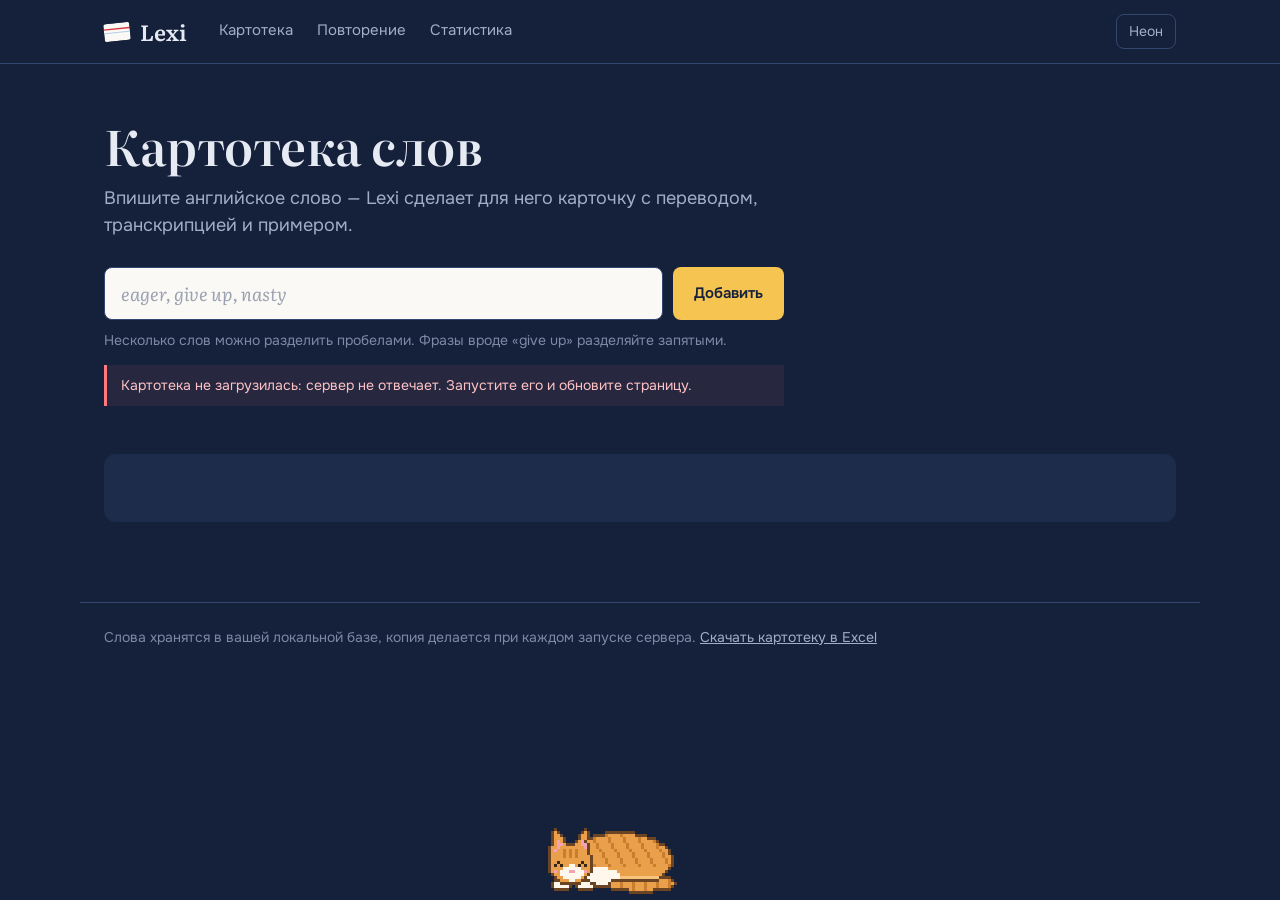
==== commit 0389db79: "Аккаунты пользователей, Postgres (Neon) и деплой на Render; гуляющий кот и диктант - Регистрация и в" ====
--- a/static/index.html
+++ b/static/index.html
@@ -77,7 +77,9 @@
   </footer>
 
   <script src="/static/common.js"></script>
+  <script src="/static/cat.js"></script>
   <script src="/static/app.js"></script>
+  <script src="/static/roam.js"></script>
   <script src="/static/particles.js"></script>
 </body>
 </html>
--- a/static/style.css
+++ b/static/style.css
@@ -123,6 +123,76 @@
 }
 .theme-toggle:hover { color: var(--text); border-color: var(--text-faint); }
 
+.user-menu {
+  display: flex;
+  align-items: baseline;
+  gap: 10px;
+  font-size: 14px;
+  color: var(--text-soft);
+}
+.user-name { color: var(--text); font-weight: 500; }
+.user-menu .link-btn {
+  padding: 0;
+  border: none;
+  background: none;
+  color: var(--text-soft);
+  font-size: 14px;
+  text-decoration: underline;
+  text-underline-offset: 3px;
+  cursor: pointer;
+}
+.user-menu .link-btn:hover { color: var(--text); }
+
+/* ---------- вход и регистрация ---------- */
+.auth-wrap {
+  max-width: 420px;
+  margin: 0 auto;
+  padding: 64px 24px 80px;
+}
+.auth-title {
+  font-family: var(--serif);
+  font-size: 40px;
+  line-height: 1.1;
+  font-weight: 600;
+  margin: 0 0 10px;
+}
+.auth-lead { color: var(--text-soft); margin-bottom: 28px; }
+.auth-tabs { display: flex; gap: 6px; margin-bottom: 18px; }
+.auth-tab {
+  padding: 8px 14px;
+  border: 1px solid var(--drawer-edge);
+  border-radius: var(--r-control);
+  background: transparent;
+  color: var(--text-soft);
+  font-size: 15px;
+  cursor: pointer;
+}
+.auth-tab[aria-selected="true"] {
+  background: var(--paper);
+  border-color: var(--paper);
+  color: var(--paper-text);
+}
+.auth-form {
+  display: flex;
+  flex-direction: column;
+  gap: 6px;
+  padding: 22px;
+  border-radius: var(--r-drawer);
+  background: var(--drawer);
+}
+.auth-form label { font-size: 14px; font-weight: 600; color: var(--text-soft); margin-top: 8px; }
+.auth-form input {
+  padding: 11px 14px;
+  border-radius: var(--r-control);
+  border: 1px solid var(--drawer-edge);
+  background: var(--paper);
+  color: var(--paper-text);
+  font-size: 16px;
+}
+.auth-hint { font-size: 13px; color: var(--text-faint); }
+.auth-form .error { margin-top: 10px; }
+.auth-form .btn { margin-top: 16px; }
+
 /* ---------- кнопки ---------- */
 .btn {
   display: inline-flex;
@@ -165,6 +235,26 @@
 }
 
 .intake { max-width: 680px; margin-bottom: 48px; }
+
+/* кот гуляет по низу экрана (static/roam.js) */
+.pixel-cat { image-rendering: pixelated; image-rendering: crisp-edges; }
+.cat-roamer {
+  position: fixed;
+  left: 0;
+  bottom: 0;
+  z-index: 15;
+  pointer-events: none;
+}
+.cat-roamer-btn {
+  display: block;
+  padding: 0;
+  border: none;
+  background: none;
+  cursor: pointer;
+  pointer-events: auto;
+}
+.cat-roamer .pixel-cat { display: block; width: 144px; height: 93px; }
+.cat-roamer.facing-left .pixel-cat { transform: scaleX(-1); }
 .intake h1 {
   font-family: var(--serif);
   font-size: 48px;
@@ -483,8 +573,12 @@
 @media (max-width: 720px) {
   .top-inner { gap: 16px; padding: 12px 16px; flex-wrap: wrap; }
   .nav-links { order: 3; width: 100%; gap: 20px; }
+  .user-menu { margin-left: auto; }
+  .auth-wrap { padding: 40px 16px 60px; }
+  .auth-title { font-size: 32px; }
   .page { padding: 32px 16px 60px; }
   .intake h1 { font-size: 36px; }
+  .cat-roamer .pixel-cat { width: 96px; height: 62px; }
   .summary { font-size: 16px; }
   #add-form { flex-direction: column; }
   .drawer-body { padding: 16px 12px 20px; }
--- a/static/neon.css
+++ b/static/neon.css
@@ -136,7 +136,8 @@
 /* ---------- заголовки ---------- */
 [data-theme="neon"] .intake h1,
 [data-theme="neon"] .review-title,
-[data-theme="neon"] .stats-title {
+[data-theme="neon"] .stats-title,
+[data-theme="neon"] .auth-title {
   font-weight: 700;
   font-size: 46px;
   letter-spacing: -0.03em;
@@ -390,3 +391,24 @@
   [data-theme="neon"] .review-title,
   [data-theme="neon"] .stats-title { font-size: 32px; }
 }
+
+/* ---------- белый кот светится ---------- */
+[data-theme="neon"] .pixel-cat {
+  filter: drop-shadow(0 0 6px rgba(165, 180, 252, 0.55)) drop-shadow(0 0 14px rgba(34, 211, 238, 0.25));
+}
+
+/* ---------- вход ---------- */
+[data-theme="neon"] .auth-form {
+  border: 1px solid var(--drawer-edge);
+  border-radius: 22px;
+  backdrop-filter: blur(10px);
+}
+[data-theme="neon"] .auth-form input {
+  background: rgba(10, 13, 28, 0.9);
+  color: var(--text);
+}
+[data-theme="neon"] .auth-tab[aria-selected="true"] {
+  background: rgba(99, 102, 241, 0.25);
+  border-color: rgba(129, 140, 248, 0.6);
+  color: #fff;
+}
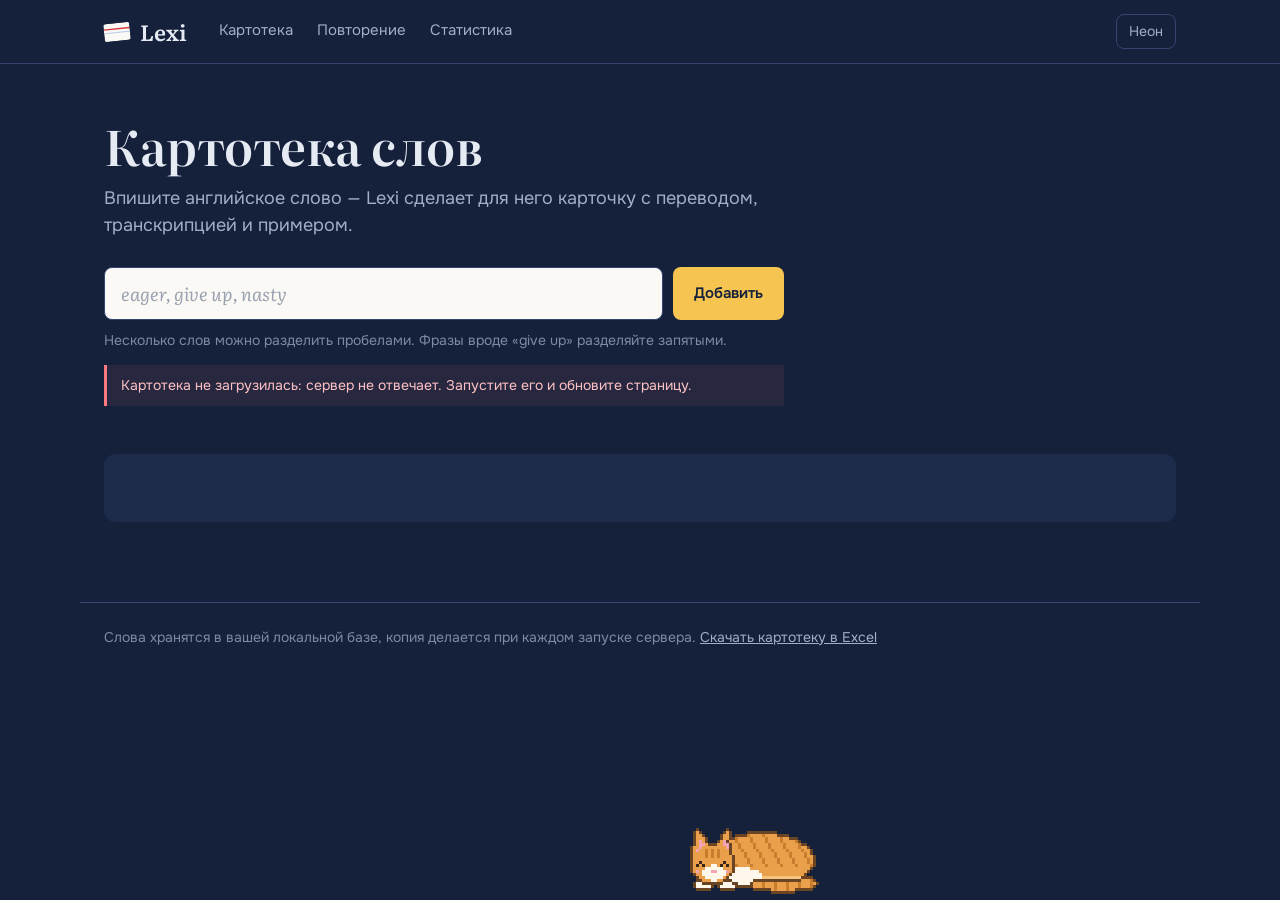
==== commit 0384a1f2: "icon" ====
--- a/static/index.html
+++ b/static/index.html
@@ -4,6 +4,12 @@
 <meta charset="UTF-8" />
 <meta name="viewport" content="width=device-width, initial-scale=1.0" />
 <title>Lexi — картотека слов</title>
+<link rel="icon" href="/static/icons/favicon.svg" type="image/svg+xml" />
+<link rel="icon" href="/static/icons/favicon-32.png" sizes="32x32" type="image/png" />
+<link rel="apple-touch-icon" href="/static/icons/apple-touch-icon.png" />
+<link rel="manifest" href="/static/manifest.json" />
+<meta name="theme-color" content="#15213b" />
+<meta name="apple-mobile-web-app-title" content="Lexi" />
 <link rel="preconnect" href="https://fonts.googleapis.com">
 <link rel="preconnect" href="https://fonts.gstatic.com" crossorigin>
 <link href="https://fonts.googleapis.com/css2?family=Literata:ital,opsz,wght@0,7..72,400..700;1,7..72,400&family=Onest:wght@400;500;600&family=Unbounded:wght@500;700&display=swap" rel="stylesheet">
